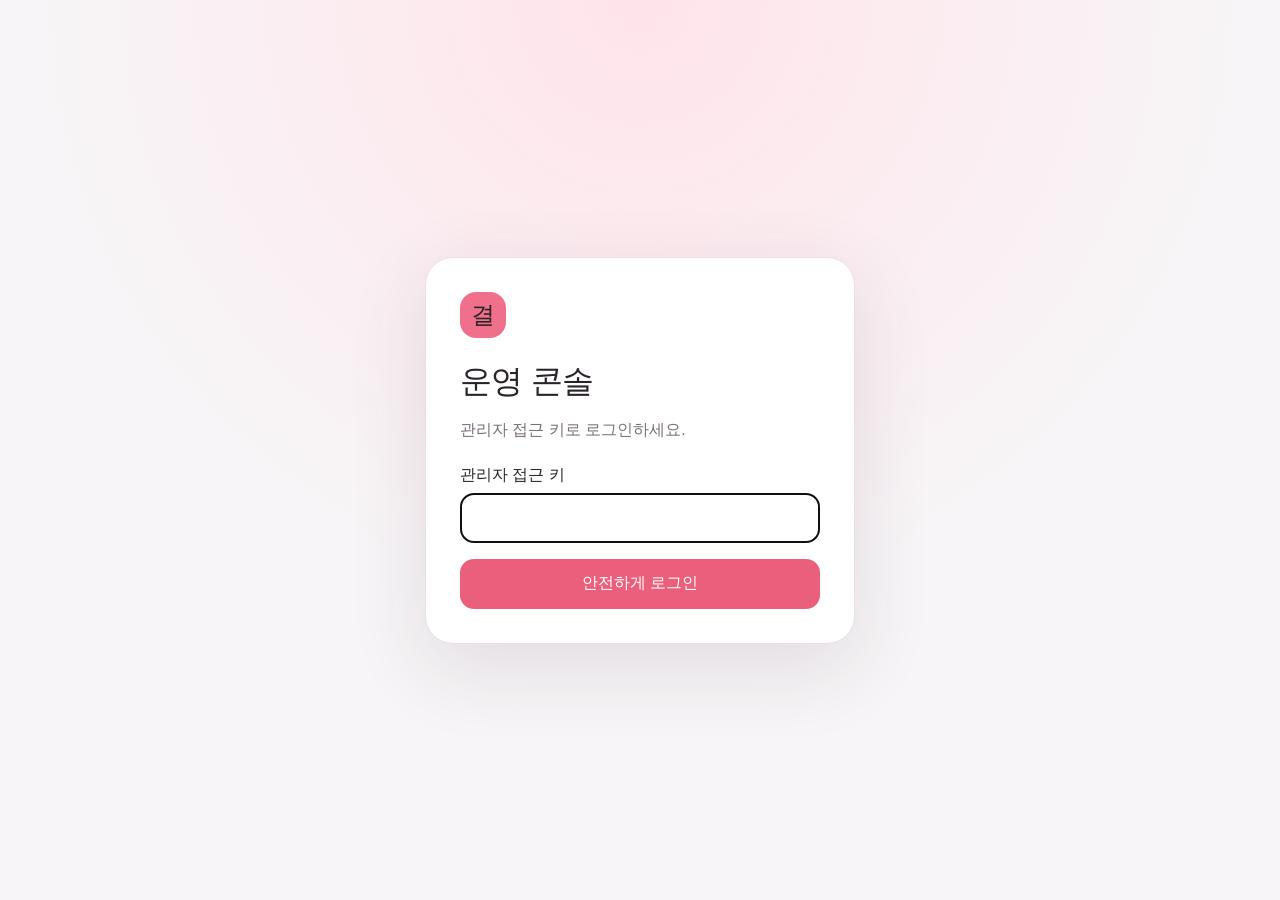
==== admin/index.html @ b342bdf2 "Deploy GYEOL WEB from source 94a5bcad4ed86174691ebb5a9c90a58397387c99" ====
<!doctype html>
<html lang="ko">
<head><meta charset="UTF-8"><meta name="viewport" content="width=device-width,initial-scale=1.0"><title>결 관리자</title>  <script type="module" crossorigin src="/admin/assets/index-CPBxQ-AH.js"></script>
  <link rel="stylesheet" crossorigin href="/admin/assets/index-CGmaEFWW.css">
</head>
<body><div id="root"></div></body>
</html>
---- admin/assets/index-CGmaEFWW.css ----
:root{font-family:Pretendard,-apple-system,BlinkMacSystemFont,Segoe UI,sans-serif;color:#29242a;background:#f7f5f7;font-synthesis:none}*{box-sizing:border-box}body{margin:0}button,input{font:inherit}button{cursor:pointer}.shell{display:grid;grid-template-columns:248px minmax(0,1fr);min-height:100vh}aside{position:sticky;top:0;height:100vh;background:#221d23;color:#fff;padding:24px 18px;display:flex;flex-direction:column}.brand{display:flex;align-items:center;gap:12px;padding:4px 8px 28px}.brand>span,.login-mark{display:grid;place-items:center;width:46px;height:46px;border-radius:16px;background:#f06f8b;font-size:24px;font-weight:900}.brand div{display:grid}.brand small{color:#a99fa9;font-size:10px;letter-spacing:1.4px;margin-top:3px}nav{display:grid;gap:6px}nav button,.logout{border:0;background:transparent;color:#c9c0c9;border-radius:12px;padding:12px 14px;text-align:left;display:flex;gap:12px;align-items:center}nav button:hover,nav button.active{background:#3a3039;color:#fff}nav button.active{box-shadow:inset 3px 0 #f06f8b}.logout{margin-top:auto;border:1px solid #4c414b}main{padding:34px;min-width:0}header{display:flex;justify-content:space-between;align-items:center;margin-bottom:26px}.eyebrow{color:#8c818c;margin:0 0 5px;font-size:13px}h1,h2{margin:0;letter-spacing:-.6px}header h1{font-size:30px}.refresh,.search button,.actions button,.row-actions button,.photo-card button{border:1px solid #ded7df;background:#fff;border-radius:11px;min-height:40px;padding:0 14px}.primary{background:#e95f7c!important;color:#fff!important;border-color:#e95f7c!important}.alert{display:flex;justify-content:space-between;align-items:center;background:#fff0f2;color:#9e2440;border:1px solid #ffc7d2;padding:13px 16px;border-radius:13px;margin-bottom:18px}.alert button{border:0;background:transparent;font-size:20px}.metrics{display:grid;grid-template-columns:repeat(4,minmax(0,1fr));gap:14px}.metrics button{background:#fff;border:1px solid #e9e3e9;border-radius:20px;padding:20px;text-align:left;min-height:150px}.metrics span,.metrics small{display:block;color:#7d727d}.metrics strong{display:block;font-size:34px;margin:14px 0}.panel{margin-top:18px;background:linear-gradient(135deg,#fff,#fff4f6);border:1px solid #eadfe3;border-radius:22px;padding:26px;display:flex;justify-content:space-between;gap:40px}.panel p:last-child{max-width:560px;line-height:1.65;color:#665e66}.search{display:flex;gap:8px;margin-bottom:18px}.search input{width:min(420px,100%);min-height:44px;border:1px solid #dcd5dc;border-radius:12px;padding:0 14px;background:#fff}.loading,.empty{min-height:360px;display:grid;place-content:center;text-align:center;color:#887e88;background:#fff;border:1px solid #e9e3e9;border-radius:20px}.empty strong{color:#3d363d;font-size:18px}.empty span{margin-top:8px}.photo-grid{display:grid;grid-template-columns:repeat(4,minmax(0,1fr));gap:16px}.photo-card{background:#fff;border:1px solid #e8e1e8;border-radius:18px;padding:12px;overflow:hidden}.photo-card img{width:100%;aspect-ratio:3/4;object-fit:cover;border-radius:12px;background:#eee}.photo-card>div:not(.actions){display:flex;justify-content:space-between;margin-top:12px}.photo-card p{min-height:42px;color:#7b717b;font-size:13px}.actions,.row-actions{display:flex;gap:7px}.actions button{flex:1}.table-wrap{background:#fff;border:1px solid #e8e2e8;border-radius:18px;overflow:auto}table{width:100%;border-collapse:collapse;min-width:850px}th,td{text-align:left;padding:14px 15px;border-bottom:1px solid #eee9ee;vertical-align:middle}th{font-size:12px;color:#7b727b;background:#fbfafb}td{font-size:14px}.status{display:inline-block;padding:4px 8px;border-radius:999px;background:#eee;font-size:11px;font-weight:800}.status-active,.status-resolved,.status-verified{background:#e4f7ed;color:#187443}.status-open,.status-pending,.status-review{background:#fff2d5;color:#8b5c00}.status-suspended,.status-rejected{background:#ffe3e8;color:#a92b48}.truncate{display:block;max-width:260px;white-space:nowrap;overflow:hidden;text-overflow:ellipsis}.muted{color:#aaa}code{font-size:11px;display:block;max-width:300px;white-space:nowrap;overflow:hidden;text-overflow:ellipsis}.login-page{min-height:100vh;display:grid;place-items:center;background:radial-gradient(circle at top,#ffe4ea,#f7f5f7 55%);padding:20px}.login-card{width:min(430px,100%);background:#fff;border:1px solid #eadfe4;border-radius:28px;padding:34px;box-shadow:0 24px 80px #4b2b361f}.login-card h1{margin-top:22px}.login-card>p{color:#796f79}.login-card label{display:grid;gap:7px;margin:24px 0 16px;font-weight:700}.login-card input{min-height:50px;border:1px solid #dcd4dc;border-radius:13px;padding:0 14px}.login-card>button{width:100%;min-height:50px;border:0;border-radius:14px;font-weight:800}@media(max-width:1100px){.metrics,.photo-grid{grid-template-columns:repeat(2,1fr)}}@media(max-width:760px){.shell{grid-template-columns:1fr}aside{position:static;height:auto;padding:14px}.brand{padding-bottom:12px}nav{display:flex;overflow:auto}nav button{white-space:nowrap}.logout{display:none}main{padding:20px}.panel{display:block}.photo-grid{grid-template-columns:1fr}.metrics{grid-template-columns:1fr 1fr}}.modal-backdrop{position:fixed;top:0;right:0;bottom:0;left:0;z-index:50;background:#1812188f;display:grid;place-items:center;padding:24px}.conversation{width:min(680px,100%);max-height:min(760px,90vh);background:#fff;border-radius:24px;box-shadow:0 30px 90px #140a1247;display:flex;flex-direction:column;overflow:hidden}.conversation-head{padding:22px 24px 18px;border-bottom:1px solid #eee7ed;display:flex;justify-content:space-between;align-items:flex-start}.conversation-head button{border:0;background:#f5f1f4;border-radius:99px;width:38px;height:38px;font-size:23px}.message-list{padding:20px;overflow:auto;display:grid;gap:12px}.message{max-width:82%;padding:13px 15px;border-radius:18px;background:#f4f0f4}.message-admin{justify-self:end;background:#ffe7ed}.message strong{font-size:12px}.message p{margin:5px 0 8px;white-space:pre-wrap;line-height:1.5}.message time{font-size:10px;color:#887e88}.empty.compact{min-height:180px;border:0}.cell-sub{display:block;color:#8a8088;font-size:11px;margin-top:3px}.preview-button{border-color:#f0a0b2!important;color:#b82d50!important;background:#fff7f9!important;font-weight:800}.preview-backdrop{place-items:stretch;padding:18px}.preview-dialog{background:#f8f6f8;border-radius:26px;box-shadow:0 30px 100px #140a1259;display:flex;flex-direction:column;overflow:hidden}.preview-head{display:flex;justify-content:space-between;align-items:center;padding:20px 24px;background:#fff;border-bottom:1px solid #e9e2e8}.preview-layout{display:grid;grid-template-columns:minmax(280px,360px) minmax(420px,1fr);grid-template-rows:auto 1fr;gap:18px;padding:18px;overflow:auto}.preview-notice{background:#2b242b;color:#fff;border-radius:20px;padding:20px;display:grid;gap:8px;align-content:start}.preview-notice span{color:#d0c8cf;line-height:1.55}.preview-notice small{color:#ffb3c3}.preview-alert{grid-column:1;margin:0}.phone-frame{grid-row:1/span 2;grid-column:2;width:min(520px,100%);justify-self:center;background:#fff;border:10px solid #2d272d;border-radius:42px;box-shadow:0 28px 70px #23171f2e;overflow:hidden;min-height:720px;display:flex;flex-direction:column}.phone-top{display:flex;align-items:center;gap:12px;padding:20px 18px 14px;background:linear-gradient(135deg,#ffe5eb,#fff)}.phone-top>span{display:grid;place-items:center;width:42px;height:42px;border-radius:15px;background:#e95f7c;color:#fff;font-weight:900;font-size:21px}.phone-top div{display:grid;flex:1}.phone-top small{color:#7d737c}.phone-top i{font-style:normal;font-size:11px;font-weight:800;background:#2d272d;color:#fff;padding:6px 9px;border-radius:99px}.phone-tabs{display:grid;grid-template-columns:repeat(5,1fr);border-bottom:1px solid #eee7ed}.phone-tabs button{border:0;background:#fff;padding:13px 4px;color:#817780;font-size:12px}.phone-tabs button.active{color:#d94367;font-weight:900;border-bottom:3px solid #e95f7c}.phone-content{flex:1;overflow:auto;background:#fbf9fb;padding:14px}.preview-home{display:grid;gap:14px}.profile-hero{background:#fff;border:1px solid #eee7ed;border-radius:22px;padding:14px;display:flex;gap:14px}.profile-hero img,.avatar-fallback{width:112px;height:144px;object-fit:cover;border-radius:18px;background:#f1e8ed}.avatar-fallback{display:grid;place-items:center;font-size:38px;font-weight:900;color:#c54a69}.profile-hero div:last-child{display:flex;flex-direction:column;align-items:flex-start}.profile-hero strong{font-size:21px}.profile-hero span{font-size:12px;color:#817780;margin:4px 0 10px}.profile-hero p{line-height:1.5;margin:0}.mini-metrics{display:grid;grid-template-columns:repeat(4,1fr);gap:8px}.mini-metrics div{background:#fff;border:1px solid #eee7ed;border-radius:16px;padding:13px 8px;text-align:center}.mini-metrics strong,.mini-metrics span{display:block}.mini-metrics strong{font-size:20px}.mini-metrics span{font-size:10px;color:#857b84;margin-top:4px}.preview-section{background:linear-gradient(135deg,#fff0f4,#fff);border:1px solid #f0d7df;border-radius:18px;padding:18px}.preview-section h3,.preview-section p{margin:0}.preview-section p{margin-top:8px;line-height:1.55;color:#6f666e}.preview-cards{display:grid;gap:10px}.preview-cards h3{margin:2px 0 4px}.preview-cards article{background:#fff;border:1px solid #eee7ed;border-radius:18px;overflow:hidden;display:flex}.preview-cards article>img{width:112px;height:138px;object-fit:cover}.preview-cards article>div{padding:14px;display:grid;gap:5px;align-content:center}.preview-cards article p{margin:3px 0;line-height:1.45}.preview-cards article span{font-size:11px;color:#817780}.preview-empty{background:#fff;border:1px dashed #d9cfd7;border-radius:18px;padding:40px 16px;text-align:center;color:#827881}@media(max-width:900px){.preview-layout{grid-template-columns:1fr}.preview-notice,.preview-alert,.phone-frame{grid-column:1;grid-row:auto}.phone-frame{min-height:640px}.preview-head{align-items:flex-start;gap:16px}.preview-head .row-actions{flex-wrap:wrap}}@media(max-width:560px){.preview-backdrop{padding:0}.preview-dialog{border-radius:0}.preview-layout{padding:8px}.phone-frame{border-width:5px;border-radius:28px}.phone-tabs button{font-size:10px}.mini-metrics{grid-template-columns:1fr 1fr}}.members-toolbar{display:flex;justify-content:space-between;align-items:flex-start;gap:12px}.create-operational{min-height:44px;border:0;border-radius:12px;padding:0 16px}.header-actions{display:flex;gap:9px;align-items:center}.member-name{display:flex;align-items:center;gap:8px;white-space:nowrap}.operational-badge{display:inline-flex;padding:4px 7px;border-radius:99px;background:#2f2830;color:#fff;font-size:10px;font-weight:800}.operational-action{border-color:#8c77d5!important;color:#5940a7!important;background:#f6f2ff!important;font-weight:800}.form-dialog{width:min(800px,100%);max-height:min(880px,94vh);overflow:auto;background:#fff;border-radius:26px;box-shadow:0 30px 90px #140a1247;padding:26px}.form-head{display:flex;justify-content:space-between;gap:20px;align-items:flex-start}.form-head button{width:40px;height:40px;border:0;border-radius:50%;font-size:22px}.form-description{color:#716771;line-height:1.6;margin:14px 0 20px;padding:14px 16px;background:#fff5f7;border:1px solid #f3dfe5;border-radius:15px}.form-grid{display:grid;grid-template-columns:1fr 1fr;gap:15px}.form-field{display:grid;gap:7px;font-size:13px;font-weight:800}.form-field:nth-last-child(-n+2){grid-column:1/-1}.form-field input,.form-field select,.form-field textarea{width:100%;border:1px solid #dcd4dc;border-radius:12px;padding:11px 12px;font:inherit;font-weight:400;background:#fff;resize:vertical}.form-actions{display:flex;justify-content:flex-end;gap:9px;margin-top:22px}.form-actions button{min-height:44px;padding:0 18px;border:1px solid #ddd5dd;border-radius:12px;background:#fff}.compact-action{margin-top:8px!important;min-height:34px!important;border:1px solid #ded7df!important;border-radius:10px!important;padding:0 11px!important;width:max-content}.user-chat{height:100%;min-height:590px;display:flex;flex-direction:column;background:#fff;border-radius:18px;overflow:hidden}.user-chat-head{display:flex;gap:12px;align-items:center;padding:12px;border-bottom:1px solid #eee7ed}.user-chat-head>div{display:grid}.user-chat-head small{color:#817780}.chat-back{border:0;background:#f5f1f4;border-radius:10px;padding:9px 10px}.user-chat-list{flex:1;overflow:auto;padding:14px;display:flex;flex-direction:column;gap:9px;background:#faf8fa}.user-chat-message{max-width:80%;padding:10px 12px;border-radius:16px;background:#eee9ee}.user-chat-message.own{align-self:flex-end;background:#ffe1e8}.user-chat-message.other{align-self:flex-start}.user-chat-message p{margin:0;white-space:pre-wrap;line-height:1.45}.user-chat-message time{display:block;font-size:9px;color:#827881;margin-top:4px}.user-chat-compose{display:grid;grid-template-columns:1fr auto;gap:8px;padding:10px;border-top:1px solid #eee7ed}.user-chat-compose textarea{border:1px solid #dcd4dc;border-radius:12px;padding:9px;resize:none}.user-chat-compose button{border:0;border-radius:12px;padding:0 15px}.read-only-note{padding:12px;background:#fff6dd;color:#775b10;font-size:12px;text-align:center}@media(max-width:760px){.members-toolbar{display:block}.members-toolbar .search{margin-bottom:10px}.form-grid{grid-template-columns:1fr}.form-field:nth-last-child(-n+2){grid-column:auto}.form-dialog{border-radius:0;max-height:100vh;height:100vh}.user-chat{min-height:520px}}.photo-upload-field small{color:#837982;font-weight:500}.photo-upload-preview{width:100%;max-height:220px;object-fit:cover;border-radius:14px;border:1px solid #eadfe5;background:#f3eef1}.connection-dialog{width:min(720px,100%)}.member-picker{display:grid;gap:8px;max-height:330px;overflow:auto;margin:14px 0;padding:4px}.member-picker>button{display:grid;grid-template-columns:auto 1fr auto;align-items:center;gap:12px;width:100%;text-align:left;border:1px solid #e4dde3;background:#fff;border-radius:15px;padding:11px 13px}.member-picker>button:hover,.member-picker>button.selected{border-color:#e95f7c;background:#fff5f7;box-shadow:0 0 0 2px #e95f7c14}.member-picker>button>span:nth-child(2){display:grid;gap:3px}.member-picker>button small{color:#80767f}.member-picker>button i{font-style:normal;font-size:11px;color:#766b75;background:#f4f0f3;padding:5px 7px;border-radius:99px}.picker-avatar{display:grid;place-items:center;width:42px;height:42px;border-radius:14px;background:#ffe1e8;color:#b83254;font-weight:900}.member-picker .empty{min-height:160px}.form-field input[type=file]{padding:8px}.form-field input:disabled{background:#f3f0f2;color:#9a9198}
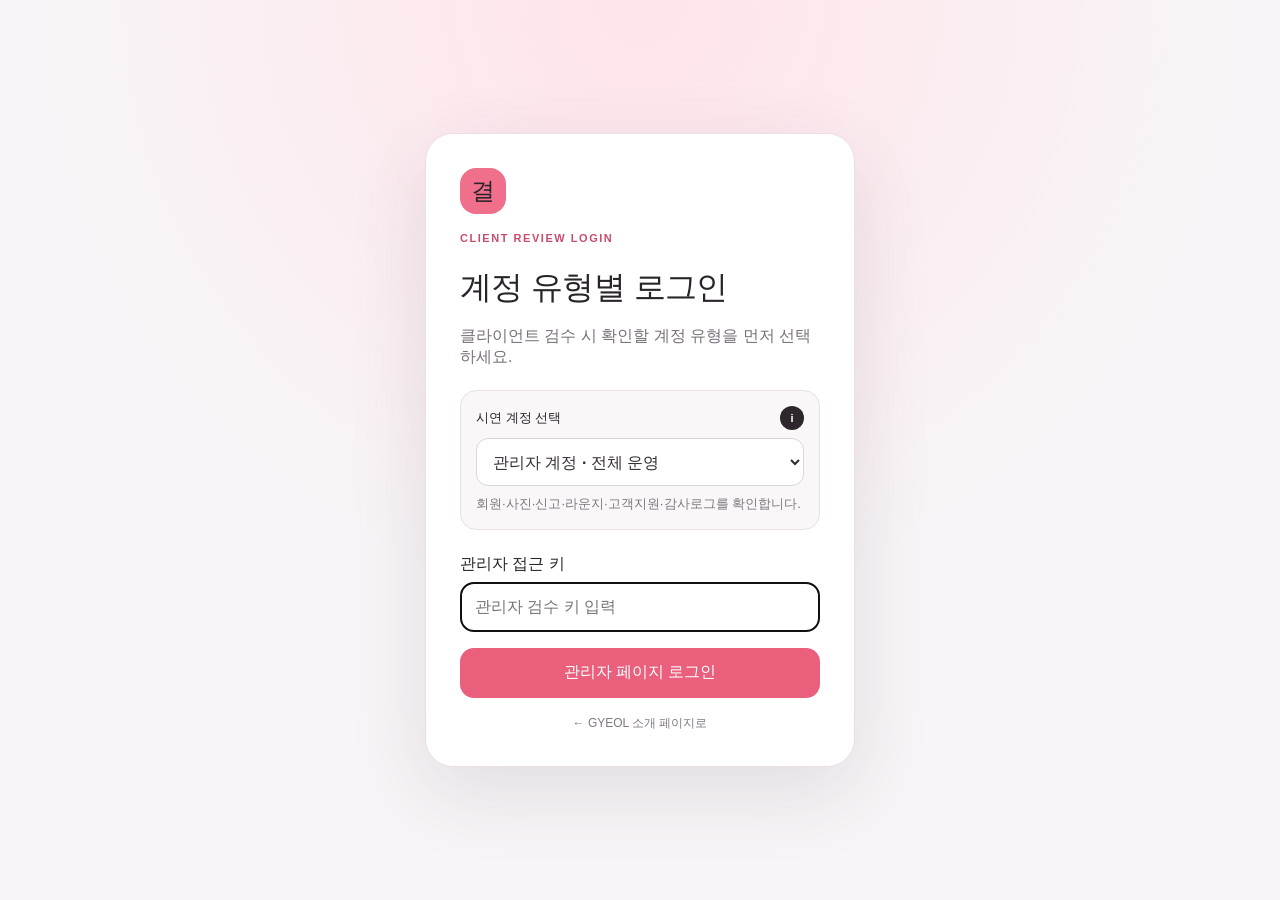
==== commit 9e7b36a3: "Deploy GYEOL WEB 1.0.24" ====
--- a/admin/index.html
+++ b/admin/index.html
@@ -1,7 +1,7 @@
 <!doctype html>
 <html lang="ko">
-<head><meta charset="UTF-8"><meta name="viewport" content="width=device-width,initial-scale=1.0"><title>결 관리자</title>  <script type="module" crossorigin src="/admin/assets/index-CPBxQ-AH.js"></script>
-  <link rel="stylesheet" crossorigin href="/admin/assets/index-CGmaEFWW.css">
+<head><meta charset="UTF-8"><meta name="viewport" content="width=device-width,initial-scale=1.0"><title>결 관리자</title>  <script type="module" crossorigin src="/admin/assets/index-BRVTZNhm.js"></script>
+  <link rel="stylesheet" crossorigin href="/admin/assets/index-B0zHORrb.css">
 </head>
 <body><div id="root"></div></body>
 </html>
--- a/admin/assets/index-B0zHORrb.css
+++ b/admin/assets/index-B0zHORrb.css
@@ -0,0 +1 @@
+:root{font-family:Pretendard,-apple-system,BlinkMacSystemFont,Segoe UI,sans-serif;color:#29242a;background:#f7f5f7;font-synthesis:none}*{box-sizing:border-box}body{margin:0}button,input{font:inherit}button{cursor:pointer}.shell{display:grid;grid-template-columns:248px minmax(0,1fr);min-height:100vh}aside{position:sticky;top:0;height:100vh;background:#221d23;color:#fff;padding:24px 18px;display:flex;flex-direction:column}.brand{display:flex;align-items:center;gap:12px;padding:4px 8px 28px}.brand>span,.login-mark{display:grid;place-items:center;width:46px;height:46px;border-radius:16px;background:#f06f8b;font-size:24px;font-weight:900}.brand div{display:grid}.brand small{color:#a99fa9;font-size:10px;letter-spacing:1.4px;margin-top:3px}nav{display:grid;gap:6px}nav button,.logout{border:0;background:transparent;color:#c9c0c9;border-radius:12px;padding:12px 14px;text-align:left;display:flex;gap:12px;align-items:center}nav button:hover,nav button.active{background:#3a3039;color:#fff}nav button.active{box-shadow:inset 3px 0 #f06f8b}.logout{margin-top:auto;border:1px solid #4c414b}main{padding:34px;min-width:0}header{display:flex;justify-content:space-between;align-items:center;margin-bottom:26px}.eyebrow{color:#8c818c;margin:0 0 5px;font-size:13px}h1,h2{margin:0;letter-spacing:-.6px}header h1{font-size:30px}.refresh,.search button,.actions button,.row-actions button,.photo-card button{border:1px solid #ded7df;background:#fff;border-radius:11px;min-height:40px;padding:0 14px}.primary{background:#e95f7c!important;color:#fff!important;border-color:#e95f7c!important}.alert{display:flex;justify-content:space-between;align-items:center;background:#fff0f2;color:#9e2440;border:1px solid #ffc7d2;padding:13px 16px;border-radius:13px;margin-bottom:18px}.alert button{border:0;background:transparent;font-size:20px}.metrics{display:grid;grid-template-columns:repeat(4,minmax(0,1fr));gap:14px}.metrics button{background:#fff;border:1px solid #e9e3e9;border-radius:20px;padding:20px;text-align:left;min-height:150px}.metrics span,.metrics small{display:block;color:#7d727d}.metrics strong{display:block;font-size:34px;margin:14px 0}.panel{margin-top:18px;background:linear-gradient(135deg,#fff,#fff4f6);border:1px solid #eadfe3;border-radius:22px;padding:26px;display:flex;justify-content:space-between;gap:40px}.panel p:last-child{max-width:560px;line-height:1.65;color:#665e66}.search{display:flex;gap:8px;margin-bottom:18px}.search input{width:min(420px,100%);min-height:44px;border:1px solid #dcd5dc;border-radius:12px;padding:0 14px;background:#fff}.loading,.empty{min-height:360px;display:grid;place-content:center;text-align:center;color:#887e88;background:#fff;border:1px solid #e9e3e9;border-radius:20px}.empty strong{color:#3d363d;font-size:18px}.empty span{margin-top:8px}.photo-grid{display:grid;grid-template-columns:repeat(4,minmax(0,1fr));gap:16px}.photo-card{background:#fff;border:1px solid #e8e1e8;border-radius:18px;padding:12px;overflow:hidden}.photo-card img{width:100%;aspect-ratio:3/4;object-fit:cover;border-radius:12px;background:#eee}.photo-card>div:not(.actions){display:flex;justify-content:space-between;margin-top:12px}.photo-card p{min-height:42px;color:#7b717b;font-size:13px}.actions,.row-actions{display:flex;gap:7px}.actions button{flex:1}.table-wrap{background:#fff;border:1px solid #e8e2e8;border-radius:18px;overflow:auto}table{width:100%;border-collapse:collapse;min-width:850px}th,td{text-align:left;padding:14px 15px;border-bottom:1px solid #eee9ee;vertical-align:middle}th{font-size:12px;color:#7b727b;background:#fbfafb}td{font-size:14px}.status{display:inline-block;padding:4px 8px;border-radius:999px;background:#eee;font-size:11px;font-weight:800}.status-active,.status-resolved,.status-verified{background:#e4f7ed;color:#187443}.status-open,.status-pending,.status-review{background:#fff2d5;color:#8b5c00}.status-suspended,.status-rejected{background:#ffe3e8;color:#a92b48}.truncate{display:block;max-width:260px;white-space:nowrap;overflow:hidden;text-overflow:ellipsis}.muted{color:#aaa}code{font-size:11px;display:block;max-width:300px;white-space:nowrap;overflow:hidden;text-overflow:ellipsis}.login-page{min-height:100vh;display:grid;place-items:center;background:radial-gradient(circle at top,#ffe4ea,#f7f5f7 55%);padding:20px}.login-card{width:min(430px,100%);background:#fff;border:1px solid #eadfe4;border-radius:28px;padding:34px;box-shadow:0 24px 80px #4b2b361f}.login-card h1{margin-top:22px}.login-card>p{color:#796f79}.login-card label{display:grid;gap:7px;margin:24px 0 16px;font-weight:700}.login-card input{min-height:50px;border:1px solid #dcd4dc;border-radius:13px;padding:0 14px}.login-card>button{width:100%;min-height:50px;border:0;border-radius:14px;font-weight:800}@media(max-width:1100px){.metrics,.photo-grid{grid-template-columns:repeat(2,1fr)}}@media(max-width:760px){.shell{grid-template-columns:1fr}aside{position:static;height:auto;padding:14px}.brand{padding-bottom:12px}nav{display:flex;overflow:auto}nav button{white-space:nowrap}.logout{display:none}main{padding:20px}.panel{display:block}.photo-grid{grid-template-columns:1fr}.metrics{grid-template-columns:1fr 1fr}}.modal-backdrop{position:fixed;top:0;right:0;bottom:0;left:0;z-index:50;background:#1812188f;display:grid;place-items:center;padding:24px}.conversation{width:min(680px,100%);max-height:min(760px,90vh);background:#fff;border-radius:24px;box-shadow:0 30px 90px #140a1247;display:flex;flex-direction:column;overflow:hidden}.conversation-head{padding:22px 24px 18px;border-bottom:1px solid #eee7ed;display:flex;justify-content:space-between;align-items:flex-start}.conversation-head button{border:0;background:#f5f1f4;border-radius:99px;width:38px;height:38px;font-size:23px}.message-list{padding:20px;overflow:auto;display:grid;gap:12px}.message{max-width:82%;padding:13px 15px;border-radius:18px;background:#f4f0f4}.message-admin{justify-self:end;background:#ffe7ed}.message strong{font-size:12px}.message p{margin:5px 0 8px;white-space:pre-wrap;line-height:1.5}.message time{font-size:10px;color:#887e88}.empty.compact{min-height:180px;border:0}.cell-sub{display:block;color:#8a8088;font-size:11px;margin-top:3px}.preview-button{border-color:#f0a0b2!important;color:#b82d50!important;background:#fff7f9!important;font-weight:800}.preview-backdrop{place-items:stretch;padding:18px}.preview-dialog{background:#f8f6f8;border-radius:26px;box-shadow:0 30px 100px #140a1259;display:flex;flex-direction:column;overflow:hidden}.preview-head{display:flex;justify-content:space-between;align-items:center;padding:20px 24px;background:#fff;border-bottom:1px solid #e9e2e8}.preview-layout{display:grid;grid-template-columns:minmax(280px,360px) minmax(420px,1fr);grid-template-rows:auto 1fr;gap:18px;padding:18px;overflow:auto}.preview-notice{background:#2b242b;color:#fff;border-radius:20px;padding:20px;display:grid;gap:8px;align-content:start}.preview-notice span{color:#d0c8cf;line-height:1.55}.preview-notice small{color:#ffb3c3}.preview-alert{grid-column:1;margin:0}.phone-frame{grid-row:1/span 2;grid-column:2;width:min(520px,100%);justify-self:center;background:#fff;border:10px solid #2d272d;border-radius:42px;box-shadow:0 28px 70px #23171f2e;overflow:hidden;min-height:720px;display:flex;flex-direction:column}.phone-top{display:flex;align-items:center;gap:12px;padding:20px 18px 14px;background:linear-gradient(135deg,#ffe5eb,#fff)}.phone-top>span{display:grid;place-items:center;width:42px;height:42px;border-radius:15px;background:#e95f7c;color:#fff;font-weight:900;font-size:21px}.phone-top div{display:grid;flex:1}.phone-top small{color:#7d737c}.phone-top i{font-style:normal;font-size:11px;font-weight:800;background:#2d272d;color:#fff;padding:6px 9px;border-radius:99px}.phone-tabs{display:grid;grid-template-columns:repeat(5,1fr);border-bottom:1px solid #eee7ed}.phone-tabs button{border:0;background:#fff;padding:13px 4px;color:#817780;font-size:12px}.phone-tabs button.active{color:#d94367;font-weight:900;border-bottom:3px solid #e95f7c}.phone-content{flex:1;overflow:auto;background:#fbf9fb;padding:14px}.preview-home{display:grid;gap:14px}.profile-hero{background:#fff;border:1px solid #eee7ed;border-radius:22px;padding:14px;display:flex;gap:14px}.profile-hero img,.avatar-fallback{width:112px;height:144px;object-fit:cover;border-radius:18px;background:#f1e8ed}.avatar-fallback{display:grid;place-items:center;font-size:38px;font-weight:900;color:#c54a69}.profile-hero div:last-child{display:flex;flex-direction:column;align-items:flex-start}.profile-hero strong{font-size:21px}.profile-hero span{font-size:12px;color:#817780;margin:4px 0 10px}.profile-hero p{line-height:1.5;margin:0}.mini-metrics{display:grid;grid-template-columns:repeat(4,1fr);gap:8px}.mini-metrics div{background:#fff;border:1px solid #eee7ed;border-radius:16px;padding:13px 8px;text-align:center}.mini-metrics strong,.mini-metrics span{display:block}.mini-metrics strong{font-size:20px}.mini-metrics span{font-size:10px;color:#857b84;margin-top:4px}.preview-section{background:linear-gradient(135deg,#fff0f4,#fff);border:1px solid #f0d7df;border-radius:18px;padding:18px}.preview-section h3,.preview-section p{margin:0}.preview-section p{margin-top:8px;line-height:1.55;color:#6f666e}.preview-cards{display:grid;gap:10px}.preview-cards h3{margin:2px 0 4px}.preview-cards article{background:#fff;border:1px solid #eee7ed;border-radius:18px;overflow:hidden;display:flex}.preview-cards article>img{width:112px;height:138px;object-fit:cover}.preview-cards article>div{padding:14px;display:grid;gap:5px;align-content:center}.preview-cards article p{margin:3px 0;line-height:1.45}.preview-cards article span{font-size:11px;color:#817780}.preview-empty{background:#fff;border:1px dashed #d9cfd7;border-radius:18px;padding:40px 16px;text-align:center;color:#827881}@media(max-width:900px){.preview-layout{grid-template-columns:1fr}.preview-notice,.preview-alert,.phone-frame{grid-column:1;grid-row:auto}.phone-frame{min-height:640px}.preview-head{align-items:flex-start;gap:16px}.preview-head .row-actions{flex-wrap:wrap}}@media(max-width:560px){.preview-backdrop{padding:0}.preview-dialog{border-radius:0}.preview-layout{padding:8px}.phone-frame{border-width:5px;border-radius:28px}.phone-tabs button{font-size:10px}.mini-metrics{grid-template-columns:1fr 1fr}}.members-toolbar{display:flex;justify-content:space-between;align-items:flex-start;gap:12px}.create-operational{min-height:44px;border:0;border-radius:12px;padding:0 16px}.header-actions{display:flex;gap:9px;align-items:center}.member-name{display:flex;align-items:center;gap:8px;white-space:nowrap}.operational-badge{display:inline-flex;padding:4px 7px;border-radius:99px;background:#2f2830;color:#fff;font-size:10px;font-weight:800}.operational-action{border-color:#8c77d5!important;color:#5940a7!important;background:#f6f2ff!important;font-weight:800}.form-dialog{width:min(800px,100%);max-height:min(880px,94vh);overflow:auto;background:#fff;border-radius:26px;box-shadow:0 30px 90px #140a1247;padding:26px}.form-head{display:flex;justify-content:space-between;gap:20px;align-items:flex-start}.form-head button{width:40px;height:40px;border:0;border-radius:50%;font-size:22px}.form-description{color:#716771;line-height:1.6;margin:14px 0 20px;padding:14px 16px;background:#fff5f7;border:1px solid #f3dfe5;border-radius:15px}.form-grid{display:grid;grid-template-columns:1fr 1fr;gap:15px}.form-field{display:grid;gap:7px;font-size:13px;font-weight:800}.form-field:nth-last-child(-n+2){grid-column:1/-1}.form-field input,.form-field select,.form-field textarea{width:100%;border:1px solid #dcd4dc;border-radius:12px;padding:11px 12px;font:inherit;font-weight:400;background:#fff;resize:vertical}.form-actions{display:flex;justify-content:flex-end;gap:9px;margin-top:22px}.form-actions button{min-height:44px;padding:0 18px;border:1px solid #ddd5dd;border-radius:12px;background:#fff}.compact-action{margin-top:8px!important;min-height:34px!important;border:1px solid #ded7df!important;border-radius:10px!important;padding:0 11px!important;width:max-content}.user-chat{height:100%;min-height:590px;display:flex;flex-direction:column;background:#fff;border-radius:18px;overflow:hidden}.user-chat-head{display:flex;gap:12px;align-items:center;padding:12px;border-bottom:1px solid #eee7ed}.user-chat-head>div{display:grid}.user-chat-head small{color:#817780}.chat-back{border:0;background:#f5f1f4;border-radius:10px;padding:9px 10px}.user-chat-list{flex:1;overflow:auto;padding:14px;display:flex;flex-direction:column;gap:9px;background:#faf8fa}.user-chat-message{max-width:80%;padding:10px 12px;border-radius:16px;background:#eee9ee}.user-chat-message.own{align-self:flex-end;background:#ffe1e8}.user-chat-message.other{align-self:flex-start}.user-chat-message p{margin:0;white-space:pre-wrap;line-height:1.45}.user-chat-message time{display:block;font-size:9px;color:#827881;margin-top:4px}.user-chat-compose{display:grid;grid-template-columns:1fr auto;gap:8px;padding:10px;border-top:1px solid #eee7ed}.user-chat-compose textarea{border:1px solid #dcd4dc;border-radius:12px;padding:9px;resize:none}.user-chat-compose button{border:0;border-radius:12px;padding:0 15px}.read-only-note{padding:12px;background:#fff6dd;color:#775b10;font-size:12px;text-align:center}@media(max-width:760px){.members-toolbar{display:block}.members-toolbar .search{margin-bottom:10px}.form-grid{grid-template-columns:1fr}.form-field:nth-last-child(-n+2){grid-column:auto}.form-dialog{border-radius:0;max-height:100vh;height:100vh}.user-chat{min-height:520px}}.photo-upload-field small{color:#837982;font-weight:500}.photo-upload-preview{width:100%;max-height:220px;object-fit:cover;border-radius:14px;border:1px solid #eadfe5;background:#f3eef1}.connection-dialog{width:min(720px,100%)}.member-picker{display:grid;gap:8px;max-height:330px;overflow:auto;margin:14px 0;padding:4px}.member-picker>button{display:grid;grid-template-columns:auto 1fr auto;align-items:center;gap:12px;width:100%;text-align:left;border:1px solid #e4dde3;background:#fff;border-radius:15px;padding:11px 13px}.member-picker>button:hover,.member-picker>button.selected{border-color:#e95f7c;background:#fff5f7;box-shadow:0 0 0 2px #e95f7c14}.member-picker>button>span:nth-child(2){display:grid;gap:3px}.member-picker>button small{color:#80767f}.member-picker>button i{font-style:normal;font-size:11px;color:#766b75;background:#f4f0f3;padding:5px 7px;border-radius:99px}.picker-avatar{display:grid;place-items:center;width:42px;height:42px;border-radius:14px;background:#ffe1e8;color:#b83254;font-weight:900}.member-picker .empty{min-height:160px}.form-field input[type=file]{padding:8px}.form-field input:disabled{background:#f3f0f2;color:#9a9198}.login-eyebrow{margin:18px 0 5px!important;color:#c84d6c!important;font-size:11px;font-weight:900;letter-spacing:.14em}.demo-account-box{margin:22px 0 10px;padding:15px;border:1px solid #eadfe4;border-radius:16px;background:#faf7f9}.demo-account-head{display:flex;align-items:center;justify-content:space-between;margin-bottom:8px}.demo-account-head label{margin:0!important;font-size:13px}.account-info{display:grid;place-items:center;width:24px;height:24px;border-radius:50%;background:#2d272d;color:#fff;font-size:11px;font-weight:900}.demo-account-box select{width:100%;min-height:48px;border:1px solid #dcd4dc;border-radius:12px;padding:0 12px;background:#fff;font:inherit;font-weight:700;color:#332d33}.demo-account-box small{display:block;margin-top:8px;color:#807680;line-height:1.5}.review-link-loaded{display:grid;gap:3px;margin:-5px 0 14px;padding:11px 12px;border-radius:12px;background:#f0f8f3;color:#2c6440}.review-link-loaded strong{font-size:12px}.review-link-loaded span{font-size:11px}.user-review-entry{display:grid;gap:8px;margin:18px 0 6px;padding:18px;border-radius:16px;background:#fff4f6;border:1px solid #f0dde2}.user-review-entry p{margin:0;color:#746a73;line-height:1.55;font-size:13px}.user-review-entry a{display:flex;align-items:center;justify-content:center;min-height:48px;border-radius:12px;background:#2d272d;color:#fff;text-decoration:none;font-weight:800}.login-home-link{display:block;margin-top:17px;text-align:center;color:#817780;text-decoration:none;font-size:12px}.login-card>button.primary{width:100%;min-height:50px;border:0;border-radius:14px;font-weight:800}
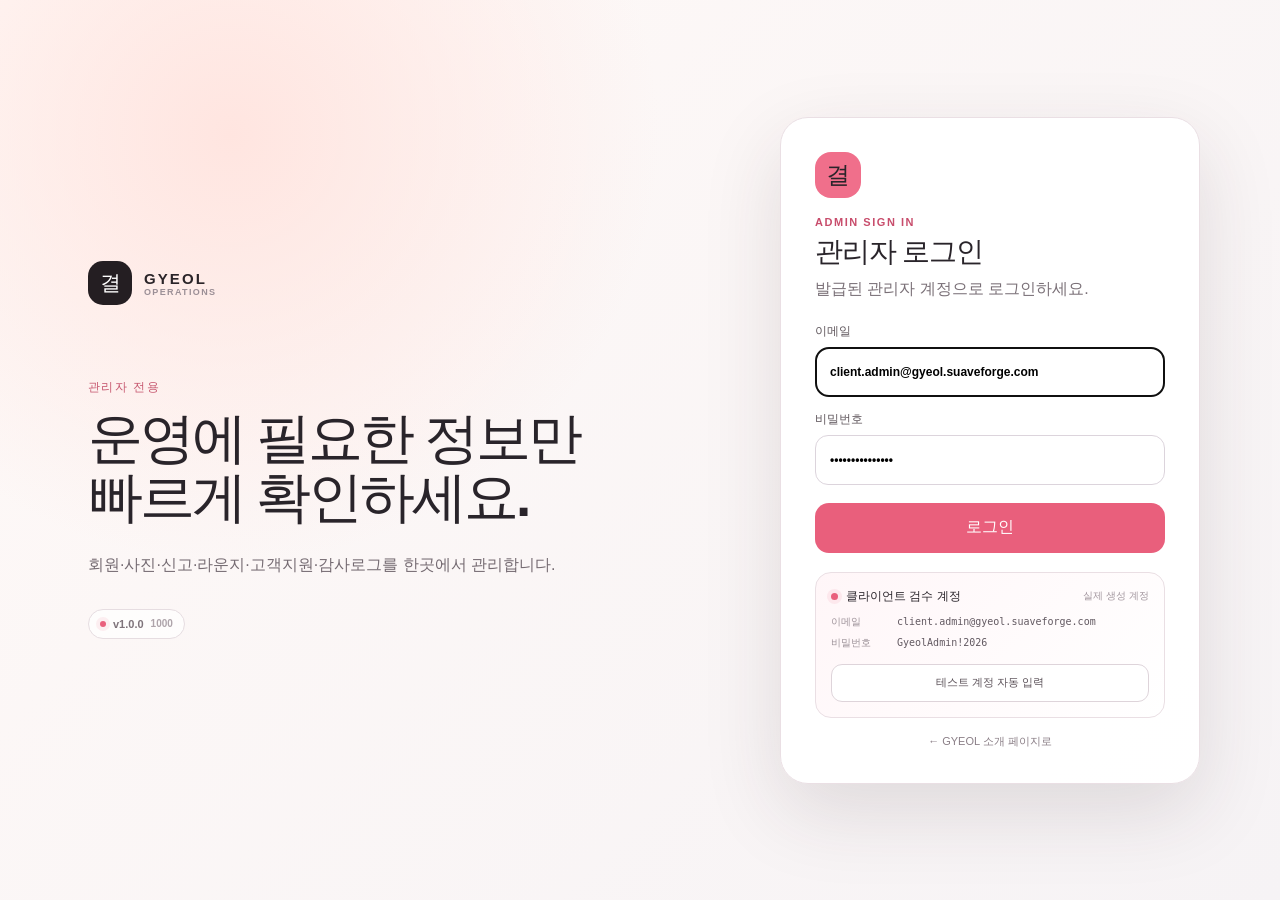
==== commit 5dbe4637: "Deploy GYEOL WEB 1.0.39" ====
--- a/admin/index.html
+++ b/admin/index.html
@@ -1,7 +1,7 @@
 <!doctype html>
 <html lang="ko">
-<head><meta charset="UTF-8"><meta name="viewport" content="width=device-width,initial-scale=1.0"><title>결 관리자</title>  <script type="module" crossorigin src="/admin/assets/index-BRVTZNhm.js"></script>
-  <link rel="stylesheet" crossorigin href="/admin/assets/index-B0zHORrb.css">
+<head><meta charset="UTF-8"><meta name="viewport" content="width=device-width,initial-scale=1.0"><title>결 관리자</title>  <script type="module" crossorigin src="/admin/assets/index-BtkOSG1R.js"></script>
+  <link rel="stylesheet" crossorigin href="/admin/assets/index-0QorHHQP.css">
 </head>
 <body><div id="root"></div></body>
 </html>
--- a/admin/assets/index-0QorHHQP.css
+++ b/admin/assets/index-0QorHHQP.css
@@ -0,0 +1 @@
+:root{font-family:Pretendard,-apple-system,BlinkMacSystemFont,Segoe UI,sans-serif;color:#29242a;background:#f7f5f7;font-synthesis:none}*{box-sizing:border-box}body{margin:0}button,input{font:inherit}button{cursor:pointer}.shell{display:grid;grid-template-columns:248px minmax(0,1fr);min-height:100vh}aside{position:sticky;top:0;height:100vh;background:#221d23;color:#fff;padding:24px 18px;display:flex;flex-direction:column}.brand{display:flex;align-items:center;gap:12px;padding:4px 8px 28px}.brand>span,.login-mark{display:grid;place-items:center;width:46px;height:46px;border-radius:16px;background:#f06f8b;font-size:24px;font-weight:900}.brand div{display:grid}.brand small{color:#a99fa9;font-size:10px;letter-spacing:1.4px;margin-top:3px}nav{display:grid;gap:6px}nav button,.logout{border:0;background:transparent;color:#c9c0c9;border-radius:12px;padding:12px 14px;text-align:left;display:flex;gap:12px;align-items:center}nav button:hover,nav button.active{background:#3a3039;color:#fff}nav button.active{box-shadow:inset 3px 0 #f06f8b}.logout{margin-top:auto;border:1px solid #4c414b}main{padding:34px;min-width:0}header{display:flex;justify-content:space-between;align-items:center;margin-bottom:26px}.eyebrow{color:#8c818c;margin:0 0 5px;font-size:13px}h1,h2{margin:0;letter-spacing:-.6px}header h1{font-size:30px}.refresh,.search button,.actions button,.row-actions button,.photo-card button{border:1px solid #ded7df;background:#fff;border-radius:11px;min-height:40px;padding:0 14px}.primary{background:#e95f7c!important;color:#fff!important;border-color:#e95f7c!important}.alert{display:flex;justify-content:space-between;align-items:center;background:#fff0f2;color:#9e2440;border:1px solid #ffc7d2;padding:13px 16px;border-radius:13px;margin-bottom:18px}.alert button{border:0;background:transparent;font-size:20px}.metrics{display:grid;grid-template-columns:repeat(4,minmax(0,1fr));gap:14px}.metrics button{background:#fff;border:1px solid #e9e3e9;border-radius:20px;padding:20px;text-align:left;min-height:150px}.metrics span,.metrics small{display:block;color:#7d727d}.metrics strong{display:block;font-size:34px;margin:14px 0}.panel{margin-top:18px;background:linear-gradient(135deg,#fff,#fff4f6);border:1px solid #eadfe3;border-radius:22px;padding:26px;display:flex;justify-content:space-between;gap:40px}.panel p:last-child{max-width:560px;line-height:1.65;color:#665e66}.search{display:flex;gap:8px;margin-bottom:18px}.search input{width:min(420px,100%);min-height:44px;border:1px solid #dcd5dc;border-radius:12px;padding:0 14px;background:#fff}.loading,.empty{min-height:360px;display:grid;place-content:center;text-align:center;color:#887e88;background:#fff;border:1px solid #e9e3e9;border-radius:20px}.empty strong{color:#3d363d;font-size:18px}.empty span{margin-top:8px}.photo-grid{display:grid;grid-template-columns:repeat(4,minmax(0,1fr));gap:16px}.photo-card{background:#fff;border:1px solid #e8e1e8;border-radius:18px;padding:12px;overflow:hidden}.photo-card img{width:100%;aspect-ratio:3/4;object-fit:cover;border-radius:12px;background:#eee}.photo-card>div:not(.actions){display:flex;justify-content:space-between;margin-top:12px}.photo-card p{min-height:42px;color:#7b717b;font-size:13px}.actions,.row-actions{display:flex;gap:7px}.actions button{flex:1}.table-wrap{background:#fff;border:1px solid #e8e2e8;border-radius:18px;overflow:auto}table{width:100%;border-collapse:collapse;min-width:850px}th,td{text-align:left;padding:14px 15px;border-bottom:1px solid #eee9ee;vertical-align:middle}th{font-size:12px;color:#7b727b;background:#fbfafb}td{font-size:14px}.status{display:inline-block;padding:4px 8px;border-radius:999px;background:#eee;font-size:11px;font-weight:800}.status-active,.status-resolved,.status-verified{background:#e4f7ed;color:#187443}.status-open,.status-pending,.status-review{background:#fff2d5;color:#8b5c00}.status-suspended,.status-rejected{background:#ffe3e8;color:#a92b48}.truncate{display:block;max-width:260px;white-space:nowrap;overflow:hidden;text-overflow:ellipsis}.muted{color:#aaa}code{font-size:11px;display:block;max-width:300px;white-space:nowrap;overflow:hidden;text-overflow:ellipsis}.login-page{min-height:100vh;display:grid;place-items:center;background:radial-gradient(circle at top,#ffe4ea,#f7f5f7 55%);padding:20px}.login-card{width:min(430px,100%);background:#fff;border:1px solid #eadfe4;border-radius:28px;padding:34px;box-shadow:0 24px 80px #4b2b361f}.login-card h1{margin-top:22px}.login-card>p{color:#796f79}.login-card label{display:grid;gap:7px;margin:24px 0 16px;font-weight:700}.login-card input{min-height:50px;border:1px solid #dcd4dc;border-radius:13px;padding:0 14px}.login-card>button{width:100%;min-height:50px;border:0;border-radius:14px;font-weight:800}@media(max-width:1100px){.metrics,.photo-grid{grid-template-columns:repeat(2,1fr)}}@media(max-width:760px){.shell{grid-template-columns:1fr}aside{position:static;height:auto;padding:14px}.brand{padding-bottom:12px}nav{display:flex;overflow:auto}nav button{white-space:nowrap}.logout{display:none}main{padding:20px}.panel{display:block}.photo-grid{grid-template-columns:1fr}.metrics{grid-template-columns:1fr 1fr}}.modal-backdrop{position:fixed;top:0;right:0;bottom:0;left:0;z-index:50;background:#1812188f;display:grid;place-items:center;padding:24px}.conversation{width:min(680px,100%);max-height:min(760px,90vh);background:#fff;border-radius:24px;box-shadow:0 30px 90px #140a1247;display:flex;flex-direction:column;overflow:hidden}.conversation-head{padding:22px 24px 18px;border-bottom:1px solid #eee7ed;display:flex;justify-content:space-between;align-items:flex-start}.conversation-head button{border:0;background:#f5f1f4;border-radius:99px;width:38px;height:38px;font-size:23px}.message-list{padding:20px;overflow:auto;display:grid;gap:12px}.message{max-width:82%;padding:13px 15px;border-radius:18px;background:#f4f0f4}.message-admin{justify-self:end;background:#ffe7ed}.message strong{font-size:12px}.message p{margin:5px 0 8px;white-space:pre-wrap;line-height:1.5}.message time{font-size:10px;color:#887e88}.empty.compact{min-height:180px;border:0}.cell-sub{display:block;color:#8a8088;font-size:11px;margin-top:3px}.preview-button{border-color:#f0a0b2!important;color:#b82d50!important;background:#fff7f9!important;font-weight:800}.preview-backdrop{place-items:stretch;padding:18px}.preview-dialog{background:#f8f6f8;border-radius:26px;box-shadow:0 30px 100px #140a1259;display:flex;flex-direction:column;overflow:hidden}.preview-head{display:flex;justify-content:space-between;align-items:center;padding:20px 24px;background:#fff;border-bottom:1px solid #e9e2e8}.preview-layout{display:grid;grid-template-columns:minmax(280px,360px) minmax(420px,1fr);grid-template-rows:auto 1fr;gap:18px;padding:18px;overflow:auto}.preview-notice{background:#2b242b;color:#fff;border-radius:20px;padding:20px;display:grid;gap:8px;align-content:start}.preview-notice span{color:#d0c8cf;line-height:1.55}.preview-notice small{color:#ffb3c3}.preview-alert{grid-column:1;margin:0}.phone-frame{grid-row:1/span 2;grid-column:2;width:min(520px,100%);justify-self:center;background:#fff;border:10px solid #2d272d;border-radius:42px;box-shadow:0 28px 70px #23171f2e;overflow:hidden;min-height:720px;display:flex;flex-direction:column}.phone-top{display:flex;align-items:center;gap:12px;padding:20px 18px 14px;background:linear-gradient(135deg,#ffe5eb,#fff)}.phone-top>span{display:grid;place-items:center;width:42px;height:42px;border-radius:15px;background:#e95f7c;color:#fff;font-weight:900;font-size:21px}.phone-top div{display:grid;flex:1}.phone-top small{color:#7d737c}.phone-top i{font-style:normal;font-size:11px;font-weight:800;background:#2d272d;color:#fff;padding:6px 9px;border-radius:99px}.phone-tabs{display:grid;grid-template-columns:repeat(5,1fr);border-bottom:1px solid #eee7ed}.phone-tabs button{border:0;background:#fff;padding:13px 4px;color:#817780;font-size:12px}.phone-tabs button.active{color:#d94367;font-weight:900;border-bottom:3px solid #e95f7c}.phone-content{flex:1;overflow:auto;background:#fbf9fb;padding:14px}.preview-home{display:grid;gap:14px}.profile-hero{background:#fff;border:1px solid #eee7ed;border-radius:22px;padding:14px;display:flex;gap:14px}.profile-hero img,.avatar-fallback{width:112px;height:144px;object-fit:cover;border-radius:18px;background:#f1e8ed}.avatar-fallback{display:grid;place-items:center;font-size:38px;font-weight:900;color:#c54a69}.profile-hero div:last-child{display:flex;flex-direction:column;align-items:flex-start}.profile-hero strong{font-size:21px}.profile-hero span{font-size:12px;color:#817780;margin:4px 0 10px}.profile-hero p{line-height:1.5;margin:0}.mini-metrics{display:grid;grid-template-columns:repeat(4,1fr);gap:8px}.mini-metrics div{background:#fff;border:1px solid #eee7ed;border-radius:16px;padding:13px 8px;text-align:center}.mini-metrics strong,.mini-metrics span{display:block}.mini-metrics strong{font-size:20px}.mini-metrics span{font-size:10px;color:#857b84;margin-top:4px}.preview-section{background:linear-gradient(135deg,#fff0f4,#fff);border:1px solid #f0d7df;border-radius:18px;padding:18px}.preview-section h3,.preview-section p{margin:0}.preview-section p{margin-top:8px;line-height:1.55;color:#6f666e}.preview-cards{display:grid;gap:10px}.preview-cards h3{margin:2px 0 4px}.preview-cards article{background:#fff;border:1px solid #eee7ed;border-radius:18px;overflow:hidden;display:flex}.preview-cards article>img{width:112px;height:138px;object-fit:cover}.preview-cards article>div{padding:14px;display:grid;gap:5px;align-content:center}.preview-cards article p{margin:3px 0;line-height:1.45}.preview-cards article span{font-size:11px;color:#817780}.preview-empty{background:#fff;border:1px dashed #d9cfd7;border-radius:18px;padding:40px 16px;text-align:center;color:#827881}@media(max-width:900px){.preview-layout{grid-template-columns:1fr}.preview-notice,.preview-alert,.phone-frame{grid-column:1;grid-row:auto}.phone-frame{min-height:640px}.preview-head{align-items:flex-start;gap:16px}.preview-head .row-actions{flex-wrap:wrap}}@media(max-width:560px){.preview-backdrop{padding:0}.preview-dialog{border-radius:0}.preview-layout{padding:8px}.phone-frame{border-width:5px;border-radius:28px}.phone-tabs button{font-size:10px}.mini-metrics{grid-template-columns:1fr 1fr}}.members-toolbar{display:flex;justify-content:space-between;align-items:flex-start;gap:12px}.create-operational{min-height:44px;border:0;border-radius:12px;padding:0 16px}.header-actions{display:flex;gap:9px;align-items:center}.member-name{display:flex;align-items:center;gap:8px;white-space:nowrap}.operational-badge{display:inline-flex;padding:4px 7px;border-radius:99px;background:#2f2830;color:#fff;font-size:10px;font-weight:800}.operational-action{border-color:#8c77d5!important;color:#5940a7!important;background:#f6f2ff!important;font-weight:800}.form-dialog{width:min(800px,100%);max-height:min(880px,94vh);overflow:auto;background:#fff;border-radius:26px;box-shadow:0 30px 90px #140a1247;padding:26px}.form-head{display:flex;justify-content:space-between;gap:20px;align-items:flex-start}.form-head button{width:40px;height:40px;border:0;border-radius:50%;font-size:22px}.form-description{color:#716771;line-height:1.6;margin:14px 0 20px;padding:14px 16px;background:#fff5f7;border:1px solid #f3dfe5;border-radius:15px}.form-grid{display:grid;grid-template-columns:1fr 1fr;gap:15px}.form-field{display:grid;gap:7px;font-size:13px;font-weight:800}.form-field:nth-last-child(-n+2){grid-column:1/-1}.form-field input,.form-field select,.form-field textarea{width:100%;border:1px solid #dcd4dc;border-radius:12px;padding:11px 12px;font:inherit;font-weight:400;background:#fff;resize:vertical}.form-actions{display:flex;justify-content:flex-end;gap:9px;margin-top:22px}.form-actions button{min-height:44px;padding:0 18px;border:1px solid #ddd5dd;border-radius:12px;background:#fff}.compact-action{margin-top:8px!important;min-height:34px!important;border:1px solid #ded7df!important;border-radius:10px!important;padding:0 11px!important;width:max-content}.user-chat{height:100%;min-height:590px;display:flex;flex-direction:column;background:#fff;border-radius:18px;overflow:hidden}.user-chat-head{display:flex;gap:12px;align-items:center;padding:12px;border-bottom:1px solid #eee7ed}.user-chat-head>div{display:grid}.user-chat-head small{color:#817780}.chat-back{border:0;background:#f5f1f4;border-radius:10px;padding:9px 10px}.user-chat-list{flex:1;overflow:auto;padding:14px;display:flex;flex-direction:column;gap:9px;background:#faf8fa}.user-chat-message{max-width:80%;padding:10px 12px;border-radius:16px;background:#eee9ee}.user-chat-message.own{align-self:flex-end;background:#ffe1e8}.user-chat-message.other{align-self:flex-start}.user-chat-message p{margin:0;white-space:pre-wrap;line-height:1.45}.user-chat-message time{display:block;font-size:9px;color:#827881;margin-top:4px}.user-chat-compose{display:grid;grid-template-columns:1fr auto;gap:8px;padding:10px;border-top:1px solid #eee7ed}.user-chat-compose textarea{border:1px solid #dcd4dc;border-radius:12px;padding:9px;resize:none}.user-chat-compose button{border:0;border-radius:12px;padding:0 15px}.read-only-note{padding:12px;background:#fff6dd;color:#775b10;font-size:12px;text-align:center}@media(max-width:760px){.members-toolbar{display:block}.members-toolbar .search{margin-bottom:10px}.form-grid{grid-template-columns:1fr}.form-field:nth-last-child(-n+2){grid-column:auto}.form-dialog{border-radius:0;max-height:100vh;height:100vh}.user-chat{min-height:520px}}.photo-upload-field small{color:#837982;font-weight:500}.photo-upload-preview{width:100%;max-height:220px;object-fit:cover;border-radius:14px;border:1px solid #eadfe5;background:#f3eef1}.connection-dialog{width:min(720px,100%)}.member-picker{display:grid;gap:8px;max-height:330px;overflow:auto;margin:14px 0;padding:4px}.member-picker>button{display:grid;grid-template-columns:auto 1fr auto;align-items:center;gap:12px;width:100%;text-align:left;border:1px solid #e4dde3;background:#fff;border-radius:15px;padding:11px 13px}.member-picker>button:hover,.member-picker>button.selected{border-color:#e95f7c;background:#fff5f7;box-shadow:0 0 0 2px #e95f7c14}.member-picker>button>span:nth-child(2){display:grid;gap:3px}.member-picker>button small{color:#80767f}.member-picker>button i{font-style:normal;font-size:11px;color:#766b75;background:#f4f0f3;padding:5px 7px;border-radius:99px}.picker-avatar{display:grid;place-items:center;width:42px;height:42px;border-radius:14px;background:#ffe1e8;color:#b83254;font-weight:900}.member-picker .empty{min-height:160px}.form-field input[type=file]{padding:8px}.form-field input:disabled{background:#f3f0f2;color:#9a9198}.login-eyebrow{margin:18px 0 5px!important;color:#c84d6c!important;font-size:11px;font-weight:900;letter-spacing:.14em}.demo-account-box{margin:22px 0 10px;padding:15px;border:1px solid #eadfe4;border-radius:16px;background:#faf7f9}.demo-account-head{display:flex;align-items:center;justify-content:space-between;margin-bottom:8px}.demo-account-head label{margin:0!important;font-size:13px}.account-info{display:grid;place-items:center;width:24px;height:24px;border-radius:50%;background:#2d272d;color:#fff;font-size:11px;font-weight:900}.demo-account-box select{width:100%;min-height:48px;border:1px solid #dcd4dc;border-radius:12px;padding:0 12px;background:#fff;font:inherit;font-weight:700;color:#332d33}.demo-account-box small{display:block;margin-top:8px;color:#807680;line-height:1.5}.review-link-loaded{display:grid;gap:3px;margin:-5px 0 14px;padding:11px 12px;border-radius:12px;background:#f0f8f3;color:#2c6440}.review-link-loaded strong{font-size:12px}.review-link-loaded span{font-size:11px}.user-review-entry{display:grid;gap:8px;margin:18px 0 6px;padding:18px;border-radius:16px;background:#fff4f6;border:1px solid #f0dde2}.user-review-entry p{margin:0;color:#746a73;line-height:1.55;font-size:13px}.user-review-entry a{display:flex;align-items:center;justify-content:center;min-height:48px;border-radius:12px;background:#2d272d;color:#fff;text-decoration:none;font-weight:800}.login-home-link{display:block;margin-top:17px;text-align:center;color:#817780;text-decoration:none;font-size:12px}.login-card>button.primary{width:100%;min-height:50px;border:0;border-radius:14px;font-weight:800}.login-page{min-height:100vh;display:grid;place-items:center;padding:44px;background:radial-gradient(circle at 18% 15%,#ffe5e0 0,transparent 33%),linear-gradient(135deg,#fff9f7,#f6f3f5)}.admin-login-layout{width:min(1120px,100%);display:grid;grid-template-columns:minmax(0,1.08fr) minmax(390px,.72fr);gap:70px;align-items:center}.admin-login-intro{padding:32px 8px}.admin-login-brand{display:inline-flex;align-items:center;gap:12px;color:#2a2428;text-decoration:none}.admin-login-brand>span{display:grid;place-items:center;width:44px;height:44px;border-radius:15px;background:#241e22;color:#fff;font-size:21px;font-weight:900}.admin-login-brand>div{display:grid}.admin-login-brand strong{font-size:15px;letter-spacing:.14em}.admin-login-brand small{font-size:9px;color:#9b8f96;letter-spacing:.15em;font-weight:900}.login-kicker{margin:74px 0 13px!important;color:#c6576f!important;font-size:12px!important;font-weight:900;letter-spacing:.12em}.admin-login-intro h1{font-size:clamp(44px,4.3vw,64px);line-height:1.07;letter-spacing:-.055em}.admin-login-intro>p:not(.login-kicker){max-width:560px;margin:24px 0 30px;color:#756b72;line-height:1.75;font-size:16px}.admin-version{display:inline-flex;align-items:center;gap:7px;padding:8px 11px;border:1px solid #e6dde1;border-radius:999px;background:#ffffffb8;font-size:11px;font-weight:800;color:#7f747b}.admin-version i{width:6px;height:6px;border-radius:50%;background:#e95f7c;box-shadow:0 0 0 4px #e95f7c17}.admin-version em{font-style:normal;color:#aea4aa;font-size:10px}.admin-login-layout .login-card{width:100%;padding:34px;border-radius:28px;background:#fffffff5;box-shadow:0 28px 80px #37242e21}.admin-login-layout .login-card h2{margin:4px 0 0;font-size:28px;letter-spacing:-.04em}.admin-login-layout .login-description{margin:8px 0 23px;color:#7a7077}.admin-login-layout .login-card label{margin:0 0 14px;font-size:12px;color:#5f565c}.admin-login-layout .login-card input{min-height:50px}.login-submit{margin-top:4px}.client-review-account{margin-top:19px;padding:15px;border:1px solid #eadfe4;border-radius:16px;background:linear-gradient(135deg,#fff6f8,#fff)}.client-review-account>div{display:flex;align-items:center;gap:8px;margin-bottom:10px}.client-review-account>div strong{font-size:12px}.client-review-account>div small{margin-left:auto;color:#a1959d;font-size:10px}.review-status-dot{width:7px;height:7px;border-radius:50%;background:#e95f7c;box-shadow:0 0 0 4px #e95f7c17}.client-review-account p{display:grid;grid-template-columns:58px 1fr;gap:8px;align-items:center;margin:7px 0}.client-review-account p span{font-size:10px;color:#9d9299}.client-review-account code{font-size:10px;color:#625961;max-width:none}.client-review-account>button{width:100%;min-height:38px;margin-top:7px;border:1px solid #ded4da;border-radius:11px;background:#fff;color:#5c5259;font-size:11px;font-weight:900}.login-home-link{display:block;margin-top:16px;text-align:center;color:#8a7e86;text-decoration:none;font-size:11px}@media(max-width:900px){.login-page{padding:24px}.admin-login-layout{grid-template-columns:1fr;gap:28px;max-width:560px}.admin-login-intro{padding:0}.login-kicker{margin-top:30px!important}.admin-login-intro h1{font-size:42px}.admin-login-intro>p:not(.login-kicker){margin-bottom:18px}}@media(max-width:560px){.login-page{padding:12px;align-items:end}.admin-login-intro{display:none}.admin-login-layout .login-card{border-radius:26px 26px 18px 18px;padding:28px 20px}}
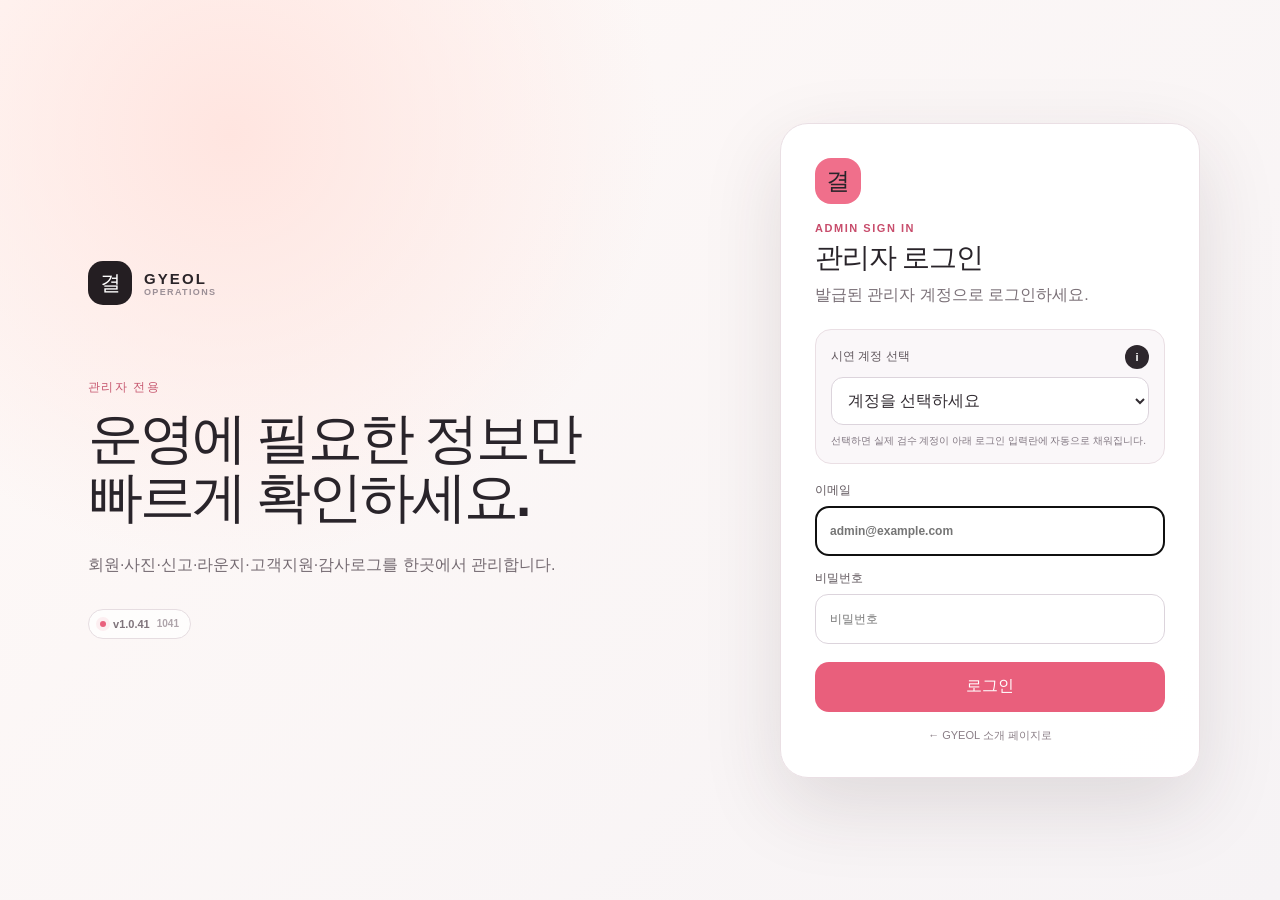
==== commit c2042f50: "Deploy GYEOL WEB 1.0.41" ====
--- a/admin/index.html
+++ b/admin/index.html
@@ -1,7 +1,7 @@
 <!doctype html>
 <html lang="ko">
-<head><meta charset="UTF-8"><meta name="viewport" content="width=device-width,initial-scale=1.0"><title>결 관리자</title>  <script type="module" crossorigin src="/admin/assets/index-BtkOSG1R.js"></script>
-  <link rel="stylesheet" crossorigin href="/admin/assets/index-0QorHHQP.css">
+<head><meta charset="UTF-8"><meta name="viewport" content="width=device-width,initial-scale=1.0"><title>결 관리자</title>  <script type="module" crossorigin src="/admin/assets/index-CPdwJoei.js"></script>
+  <link rel="stylesheet" crossorigin href="/admin/assets/index-Dcj7wbnV.css">
 </head>
 <body><div id="root"></div></body>
 </html>
--- a/admin/assets/index-Dcj7wbnV.css
+++ b/admin/assets/index-Dcj7wbnV.css
@@ -0,0 +1 @@
+:root{font-family:Pretendard,-apple-system,BlinkMacSystemFont,Segoe UI,sans-serif;color:#29242a;background:#f7f5f7;font-synthesis:none}*{box-sizing:border-box}body{margin:0}button,input{font:inherit}button{cursor:pointer}.shell{display:grid;grid-template-columns:248px minmax(0,1fr);min-height:100vh}aside{position:sticky;top:0;height:100vh;background:#221d23;color:#fff;padding:24px 18px;display:flex;flex-direction:column}.brand{display:flex;align-items:center;gap:12px;padding:4px 8px 28px}.brand>span,.login-mark{display:grid;place-items:center;width:46px;height:46px;border-radius:16px;background:#f06f8b;font-size:24px;font-weight:900}.brand div{display:grid}.brand small{color:#a99fa9;font-size:10px;letter-spacing:1.4px;margin-top:3px}nav{display:grid;gap:6px}nav button,.logout{border:0;background:transparent;color:#c9c0c9;border-radius:12px;padding:12px 14px;text-align:left;display:flex;gap:12px;align-items:center}nav button:hover,nav button.active{background:#3a3039;color:#fff}nav button.active{box-shadow:inset 3px 0 #f06f8b}.logout{margin-top:auto;border:1px solid #4c414b}main{padding:34px;min-width:0}header{display:flex;justify-content:space-between;align-items:center;margin-bottom:26px}.eyebrow{color:#8c818c;margin:0 0 5px;font-size:13px}h1,h2{margin:0;letter-spacing:-.6px}header h1{font-size:30px}.refresh,.search button,.actions button,.row-actions button,.photo-card button{border:1px solid #ded7df;background:#fff;border-radius:11px;min-height:40px;padding:0 14px}.primary{background:#e95f7c!important;color:#fff!important;border-color:#e95f7c!important}.alert{display:flex;justify-content:space-between;align-items:center;background:#fff0f2;color:#9e2440;border:1px solid #ffc7d2;padding:13px 16px;border-radius:13px;margin-bottom:18px}.alert button{border:0;background:transparent;font-size:20px}.metrics{display:grid;grid-template-columns:repeat(4,minmax(0,1fr));gap:14px}.metrics button{background:#fff;border:1px solid #e9e3e9;border-radius:20px;padding:20px;text-align:left;min-height:150px}.metrics span,.metrics small{display:block;color:#7d727d}.metrics strong{display:block;font-size:34px;margin:14px 0}.panel{margin-top:18px;background:linear-gradient(135deg,#fff,#fff4f6);border:1px solid #eadfe3;border-radius:22px;padding:26px;display:flex;justify-content:space-between;gap:40px}.panel p:last-child{max-width:560px;line-height:1.65;color:#665e66}.search{display:flex;gap:8px;margin-bottom:18px}.search input{width:min(420px,100%);min-height:44px;border:1px solid #dcd5dc;border-radius:12px;padding:0 14px;background:#fff}.loading,.empty{min-height:360px;display:grid;place-content:center;text-align:center;color:#887e88;background:#fff;border:1px solid #e9e3e9;border-radius:20px}.empty strong{color:#3d363d;font-size:18px}.empty span{margin-top:8px}.photo-grid{display:grid;grid-template-columns:repeat(4,minmax(0,1fr));gap:16px}.photo-card{background:#fff;border:1px solid #e8e1e8;border-radius:18px;padding:12px;overflow:hidden}.photo-card img{width:100%;aspect-ratio:3/4;object-fit:cover;border-radius:12px;background:#eee}.photo-card>div:not(.actions){display:flex;justify-content:space-between;margin-top:12px}.photo-card p{min-height:42px;color:#7b717b;font-size:13px}.actions,.row-actions{display:flex;gap:7px}.actions button{flex:1}.table-wrap{background:#fff;border:1px solid #e8e2e8;border-radius:18px;overflow:auto}table{width:100%;border-collapse:collapse;min-width:850px}th,td{text-align:left;padding:14px 15px;border-bottom:1px solid #eee9ee;vertical-align:middle}th{font-size:12px;color:#7b727b;background:#fbfafb}td{font-size:14px}.status{display:inline-block;padding:4px 8px;border-radius:999px;background:#eee;font-size:11px;font-weight:800}.status-active,.status-resolved,.status-verified{background:#e4f7ed;color:#187443}.status-open,.status-pending,.status-review{background:#fff2d5;color:#8b5c00}.status-suspended,.status-rejected{background:#ffe3e8;color:#a92b48}.truncate{display:block;max-width:260px;white-space:nowrap;overflow:hidden;text-overflow:ellipsis}.muted{color:#aaa}code{font-size:11px;display:block;max-width:300px;white-space:nowrap;overflow:hidden;text-overflow:ellipsis}.login-page{min-height:100vh;display:grid;place-items:center;background:radial-gradient(circle at top,#ffe4ea,#f7f5f7 55%);padding:20px}.login-card{width:min(430px,100%);background:#fff;border:1px solid #eadfe4;border-radius:28px;padding:34px;box-shadow:0 24px 80px #4b2b361f}.login-card h1{margin-top:22px}.login-card>p{color:#796f79}.login-card label{display:grid;gap:7px;margin:24px 0 16px;font-weight:700}.login-card input{min-height:50px;border:1px solid #dcd4dc;border-radius:13px;padding:0 14px}.login-card>button{width:100%;min-height:50px;border:0;border-radius:14px;font-weight:800}@media(max-width:1100px){.metrics,.photo-grid{grid-template-columns:repeat(2,1fr)}}@media(max-width:760px){.shell{grid-template-columns:1fr}aside{position:static;height:auto;padding:14px}.brand{padding-bottom:12px}nav{display:flex;overflow:auto}nav button{white-space:nowrap}.logout{display:none}main{padding:20px}.panel{display:block}.photo-grid{grid-template-columns:1fr}.metrics{grid-template-columns:1fr 1fr}}.modal-backdrop{position:fixed;top:0;right:0;bottom:0;left:0;z-index:50;background:#1812188f;display:grid;place-items:center;padding:24px}.conversation{width:min(680px,100%);max-height:min(760px,90vh);background:#fff;border-radius:24px;box-shadow:0 30px 90px #140a1247;display:flex;flex-direction:column;overflow:hidden}.conversation-head{padding:22px 24px 18px;border-bottom:1px solid #eee7ed;display:flex;justify-content:space-between;align-items:flex-start}.conversation-head button{border:0;background:#f5f1f4;border-radius:99px;width:38px;height:38px;font-size:23px}.message-list{padding:20px;overflow:auto;display:grid;gap:12px}.message{max-width:82%;padding:13px 15px;border-radius:18px;background:#f4f0f4}.message-admin{justify-self:end;background:#ffe7ed}.message strong{font-size:12px}.message p{margin:5px 0 8px;white-space:pre-wrap;line-height:1.5}.message time{font-size:10px;color:#887e88}.empty.compact{min-height:180px;border:0}.cell-sub{display:block;color:#8a8088;font-size:11px;margin-top:3px}.preview-button{border-color:#f0a0b2!important;color:#b82d50!important;background:#fff7f9!important;font-weight:800}.preview-backdrop{place-items:stretch;padding:18px}.preview-dialog{background:#f8f6f8;border-radius:26px;box-shadow:0 30px 100px #140a1259;display:flex;flex-direction:column;overflow:hidden}.preview-head{display:flex;justify-content:space-between;align-items:center;padding:20px 24px;background:#fff;border-bottom:1px solid #e9e2e8}.preview-layout{display:grid;grid-template-columns:minmax(280px,360px) minmax(420px,1fr);grid-template-rows:auto 1fr;gap:18px;padding:18px;overflow:auto}.preview-notice{background:#2b242b;color:#fff;border-radius:20px;padding:20px;display:grid;gap:8px;align-content:start}.preview-notice span{color:#d0c8cf;line-height:1.55}.preview-notice small{color:#ffb3c3}.preview-alert{grid-column:1;margin:0}.phone-frame{grid-row:1/span 2;grid-column:2;width:min(520px,100%);justify-self:center;background:#fff;border:10px solid #2d272d;border-radius:42px;box-shadow:0 28px 70px #23171f2e;overflow:hidden;min-height:720px;display:flex;flex-direction:column}.phone-top{display:flex;align-items:center;gap:12px;padding:20px 18px 14px;background:linear-gradient(135deg,#ffe5eb,#fff)}.phone-top>span{display:grid;place-items:center;width:42px;height:42px;border-radius:15px;background:#e95f7c;color:#fff;font-weight:900;font-size:21px}.phone-top div{display:grid;flex:1}.phone-top small{color:#7d737c}.phone-top i{font-style:normal;font-size:11px;font-weight:800;background:#2d272d;color:#fff;padding:6px 9px;border-radius:99px}.phone-tabs{display:grid;grid-template-columns:repeat(5,1fr);border-bottom:1px solid #eee7ed}.phone-tabs button{border:0;background:#fff;padding:13px 4px;color:#817780;font-size:12px}.phone-tabs button.active{color:#d94367;font-weight:900;border-bottom:3px solid #e95f7c}.phone-content{flex:1;overflow:auto;background:#fbf9fb;padding:14px}.preview-home{display:grid;gap:14px}.profile-hero{background:#fff;border:1px solid #eee7ed;border-radius:22px;padding:14px;display:flex;gap:14px}.profile-hero img,.avatar-fallback{width:112px;height:144px;object-fit:cover;border-radius:18px;background:#f1e8ed}.avatar-fallback{display:grid;place-items:center;font-size:38px;font-weight:900;color:#c54a69}.profile-hero div:last-child{display:flex;flex-direction:column;align-items:flex-start}.profile-hero strong{font-size:21px}.profile-hero span{font-size:12px;color:#817780;margin:4px 0 10px}.profile-hero p{line-height:1.5;margin:0}.mini-metrics{display:grid;grid-template-columns:repeat(4,1fr);gap:8px}.mini-metrics div{background:#fff;border:1px solid #eee7ed;border-radius:16px;padding:13px 8px;text-align:center}.mini-metrics strong,.mini-metrics span{display:block}.mini-metrics strong{font-size:20px}.mini-metrics span{font-size:10px;color:#857b84;margin-top:4px}.preview-section{background:linear-gradient(135deg,#fff0f4,#fff);border:1px solid #f0d7df;border-radius:18px;padding:18px}.preview-section h3,.preview-section p{margin:0}.preview-section p{margin-top:8px;line-height:1.55;color:#6f666e}.preview-cards{display:grid;gap:10px}.preview-cards h3{margin:2px 0 4px}.preview-cards article{background:#fff;border:1px solid #eee7ed;border-radius:18px;overflow:hidden;display:flex}.preview-cards article>img{width:112px;height:138px;object-fit:cover}.preview-cards article>div{padding:14px;display:grid;gap:5px;align-content:center}.preview-cards article p{margin:3px 0;line-height:1.45}.preview-cards article span{font-size:11px;color:#817780}.preview-empty{background:#fff;border:1px dashed #d9cfd7;border-radius:18px;padding:40px 16px;text-align:center;color:#827881}@media(max-width:900px){.preview-layout{grid-template-columns:1fr}.preview-notice,.preview-alert,.phone-frame{grid-column:1;grid-row:auto}.phone-frame{min-height:640px}.preview-head{align-items:flex-start;gap:16px}.preview-head .row-actions{flex-wrap:wrap}}@media(max-width:560px){.preview-backdrop{padding:0}.preview-dialog{border-radius:0}.preview-layout{padding:8px}.phone-frame{border-width:5px;border-radius:28px}.phone-tabs button{font-size:10px}.mini-metrics{grid-template-columns:1fr 1fr}}.members-toolbar{display:flex;justify-content:space-between;align-items:flex-start;gap:12px}.create-operational{min-height:44px;border:0;border-radius:12px;padding:0 16px}.header-actions{display:flex;gap:9px;align-items:center}.member-name{display:flex;align-items:center;gap:8px;white-space:nowrap}.operational-badge{display:inline-flex;padding:4px 7px;border-radius:99px;background:#2f2830;color:#fff;font-size:10px;font-weight:800}.operational-action{border-color:#8c77d5!important;color:#5940a7!important;background:#f6f2ff!important;font-weight:800}.form-dialog{width:min(800px,100%);max-height:min(880px,94vh);overflow:auto;background:#fff;border-radius:26px;box-shadow:0 30px 90px #140a1247;padding:26px}.form-head{display:flex;justify-content:space-between;gap:20px;align-items:flex-start}.form-head button{width:40px;height:40px;border:0;border-radius:50%;font-size:22px}.form-description{color:#716771;line-height:1.6;margin:14px 0 20px;padding:14px 16px;background:#fff5f7;border:1px solid #f3dfe5;border-radius:15px}.form-grid{display:grid;grid-template-columns:1fr 1fr;gap:15px}.form-field{display:grid;gap:7px;font-size:13px;font-weight:800}.form-field:nth-last-child(-n+2){grid-column:1/-1}.form-field input,.form-field select,.form-field textarea{width:100%;border:1px solid #dcd4dc;border-radius:12px;padding:11px 12px;font:inherit;font-weight:400;background:#fff;resize:vertical}.form-actions{display:flex;justify-content:flex-end;gap:9px;margin-top:22px}.form-actions button{min-height:44px;padding:0 18px;border:1px solid #ddd5dd;border-radius:12px;background:#fff}.compact-action{margin-top:8px!important;min-height:34px!important;border:1px solid #ded7df!important;border-radius:10px!important;padding:0 11px!important;width:max-content}.user-chat{height:100%;min-height:590px;display:flex;flex-direction:column;background:#fff;border-radius:18px;overflow:hidden}.user-chat-head{display:flex;gap:12px;align-items:center;padding:12px;border-bottom:1px solid #eee7ed}.user-chat-head>div{display:grid}.user-chat-head small{color:#817780}.chat-back{border:0;background:#f5f1f4;border-radius:10px;padding:9px 10px}.user-chat-list{flex:1;overflow:auto;padding:14px;display:flex;flex-direction:column;gap:9px;background:#faf8fa}.user-chat-message{max-width:80%;padding:10px 12px;border-radius:16px;background:#eee9ee}.user-chat-message.own{align-self:flex-end;background:#ffe1e8}.user-chat-message.other{align-self:flex-start}.user-chat-message p{margin:0;white-space:pre-wrap;line-height:1.45}.user-chat-message time{display:block;font-size:9px;color:#827881;margin-top:4px}.user-chat-compose{display:grid;grid-template-columns:1fr auto;gap:8px;padding:10px;border-top:1px solid #eee7ed}.user-chat-compose textarea{border:1px solid #dcd4dc;border-radius:12px;padding:9px;resize:none}.user-chat-compose button{border:0;border-radius:12px;padding:0 15px}.read-only-note{padding:12px;background:#fff6dd;color:#775b10;font-size:12px;text-align:center}@media(max-width:760px){.members-toolbar{display:block}.members-toolbar .search{margin-bottom:10px}.form-grid{grid-template-columns:1fr}.form-field:nth-last-child(-n+2){grid-column:auto}.form-dialog{border-radius:0;max-height:100vh;height:100vh}.user-chat{min-height:520px}}.photo-upload-field small{color:#837982;font-weight:500}.photo-upload-preview{width:100%;max-height:220px;object-fit:cover;border-radius:14px;border:1px solid #eadfe5;background:#f3eef1}.connection-dialog{width:min(720px,100%)}.member-picker{display:grid;gap:8px;max-height:330px;overflow:auto;margin:14px 0;padding:4px}.member-picker>button{display:grid;grid-template-columns:auto 1fr auto;align-items:center;gap:12px;width:100%;text-align:left;border:1px solid #e4dde3;background:#fff;border-radius:15px;padding:11px 13px}.member-picker>button:hover,.member-picker>button.selected{border-color:#e95f7c;background:#fff5f7;box-shadow:0 0 0 2px #e95f7c14}.member-picker>button>span:nth-child(2){display:grid;gap:3px}.member-picker>button small{color:#80767f}.member-picker>button i{font-style:normal;font-size:11px;color:#766b75;background:#f4f0f3;padding:5px 7px;border-radius:99px}.picker-avatar{display:grid;place-items:center;width:42px;height:42px;border-radius:14px;background:#ffe1e8;color:#b83254;font-weight:900}.member-picker .empty{min-height:160px}.form-field input[type=file]{padding:8px}.form-field input:disabled{background:#f3f0f2;color:#9a9198}.login-eyebrow{margin:18px 0 5px!important;color:#c84d6c!important;font-size:11px;font-weight:900;letter-spacing:.14em}.demo-account-box{margin:22px 0 10px;padding:15px;border:1px solid #eadfe4;border-radius:16px;background:#faf7f9}.demo-account-head{display:flex;align-items:center;justify-content:space-between;margin-bottom:8px}.demo-account-head label{margin:0!important;font-size:13px}.account-info{display:grid;place-items:center;width:24px;height:24px;border-radius:50%;background:#2d272d;color:#fff;font-size:11px;font-weight:900}.demo-account-box select{width:100%;min-height:48px;border:1px solid #dcd4dc;border-radius:12px;padding:0 12px;background:#fff;font:inherit;font-weight:700;color:#332d33}.demo-account-box small{display:block;margin-top:8px;color:#807680;line-height:1.5}.review-link-loaded{display:grid;gap:3px;margin:-5px 0 14px;padding:11px 12px;border-radius:12px;background:#f0f8f3;color:#2c6440}.review-link-loaded strong{font-size:12px}.review-link-loaded span{font-size:11px}.user-review-entry{display:grid;gap:8px;margin:18px 0 6px;padding:18px;border-radius:16px;background:#fff4f6;border:1px solid #f0dde2}.user-review-entry p{margin:0;color:#746a73;line-height:1.55;font-size:13px}.user-review-entry a{display:flex;align-items:center;justify-content:center;min-height:48px;border-radius:12px;background:#2d272d;color:#fff;text-decoration:none;font-weight:800}.login-home-link{display:block;margin-top:17px;text-align:center;color:#817780;text-decoration:none;font-size:12px}.login-card>button.primary{width:100%;min-height:50px;border:0;border-radius:14px;font-weight:800}.login-page{min-height:100vh;display:grid;place-items:center;padding:44px;background:radial-gradient(circle at 18% 15%,#ffe5e0 0,transparent 33%),linear-gradient(135deg,#fff9f7,#f6f3f5)}.admin-login-layout{width:min(1120px,100%);display:grid;grid-template-columns:minmax(0,1.08fr) minmax(390px,.72fr);gap:70px;align-items:center}.admin-login-intro{padding:32px 8px}.admin-login-brand{display:inline-flex;align-items:center;gap:12px;color:#2a2428;text-decoration:none}.admin-login-brand>span{display:grid;place-items:center;width:44px;height:44px;border-radius:15px;background:#241e22;color:#fff;font-size:21px;font-weight:900}.admin-login-brand>div{display:grid}.admin-login-brand strong{font-size:15px;letter-spacing:.14em}.admin-login-brand small{font-size:9px;color:#9b8f96;letter-spacing:.15em;font-weight:900}.login-kicker{margin:74px 0 13px!important;color:#c6576f!important;font-size:12px!important;font-weight:900;letter-spacing:.12em}.admin-login-intro h1{font-size:clamp(44px,4.3vw,64px);line-height:1.07;letter-spacing:-.055em}.admin-login-intro>p:not(.login-kicker){max-width:560px;margin:24px 0 30px;color:#756b72;line-height:1.75;font-size:16px}.admin-version{display:inline-flex;align-items:center;gap:7px;padding:8px 11px;border:1px solid #e6dde1;border-radius:999px;background:#ffffffb8;font-size:11px;font-weight:800;color:#7f747b}.admin-version i{width:6px;height:6px;border-radius:50%;background:#e95f7c;box-shadow:0 0 0 4px #e95f7c17}.admin-version em{font-style:normal;color:#aea4aa;font-size:10px}.admin-login-layout .login-card{width:100%;padding:34px;border-radius:28px;background:#fffffff5;box-shadow:0 28px 80px #37242e21}.admin-login-layout .login-card h2{margin:4px 0 0;font-size:28px;letter-spacing:-.04em}.admin-login-layout .login-description{margin:8px 0 23px;color:#7a7077}.admin-login-layout .login-card label{margin:0 0 14px;font-size:12px;color:#5f565c}.admin-login-layout .login-card input{min-height:50px}.login-submit{margin-top:4px}.client-review-account{margin-top:19px;padding:15px;border:1px solid #eadfe4;border-radius:16px;background:linear-gradient(135deg,#fff6f8,#fff)}.client-review-account>div{display:flex;align-items:center;gap:8px;margin-bottom:10px}.client-review-account>div strong{font-size:12px}.client-review-account>div small{margin-left:auto;color:#a1959d;font-size:10px}.review-status-dot{width:7px;height:7px;border-radius:50%;background:#e95f7c;box-shadow:0 0 0 4px #e95f7c17}.client-review-account p{display:grid;grid-template-columns:58px 1fr;gap:8px;align-items:center;margin:7px 0}.client-review-account p span{font-size:10px;color:#9d9299}.client-review-account code{font-size:10px;color:#625961;max-width:none}.client-review-account>button{width:100%;min-height:38px;margin-top:7px;border:1px solid #ded4da;border-radius:11px;background:#fff;color:#5c5259;font-size:11px;font-weight:900}.login-home-link{display:block;margin-top:16px;text-align:center;color:#8a7e86;text-decoration:none;font-size:11px}@media(max-width:900px){.login-page{padding:24px}.admin-login-layout{grid-template-columns:1fr;gap:28px;max-width:560px}.admin-login-intro{padding:0}.login-kicker{margin-top:30px!important}.admin-login-intro h1{font-size:42px}.admin-login-intro>p:not(.login-kicker){margin-bottom:18px}}@media(max-width:560px){.login-page{padding:12px;align-items:end}.admin-login-intro{display:none}.admin-login-layout .login-card{border-radius:26px 26px 18px 18px;padding:28px 20px}}.admin-login-layout .demo-account-box{margin:0 0 18px}.admin-login-layout .demo-account-head label{margin:0!important}.admin-login-layout .demo-account-box select{margin:0}.admin-login-layout .demo-account-box small{font-size:10px}.admin-version{white-space:nowrap}
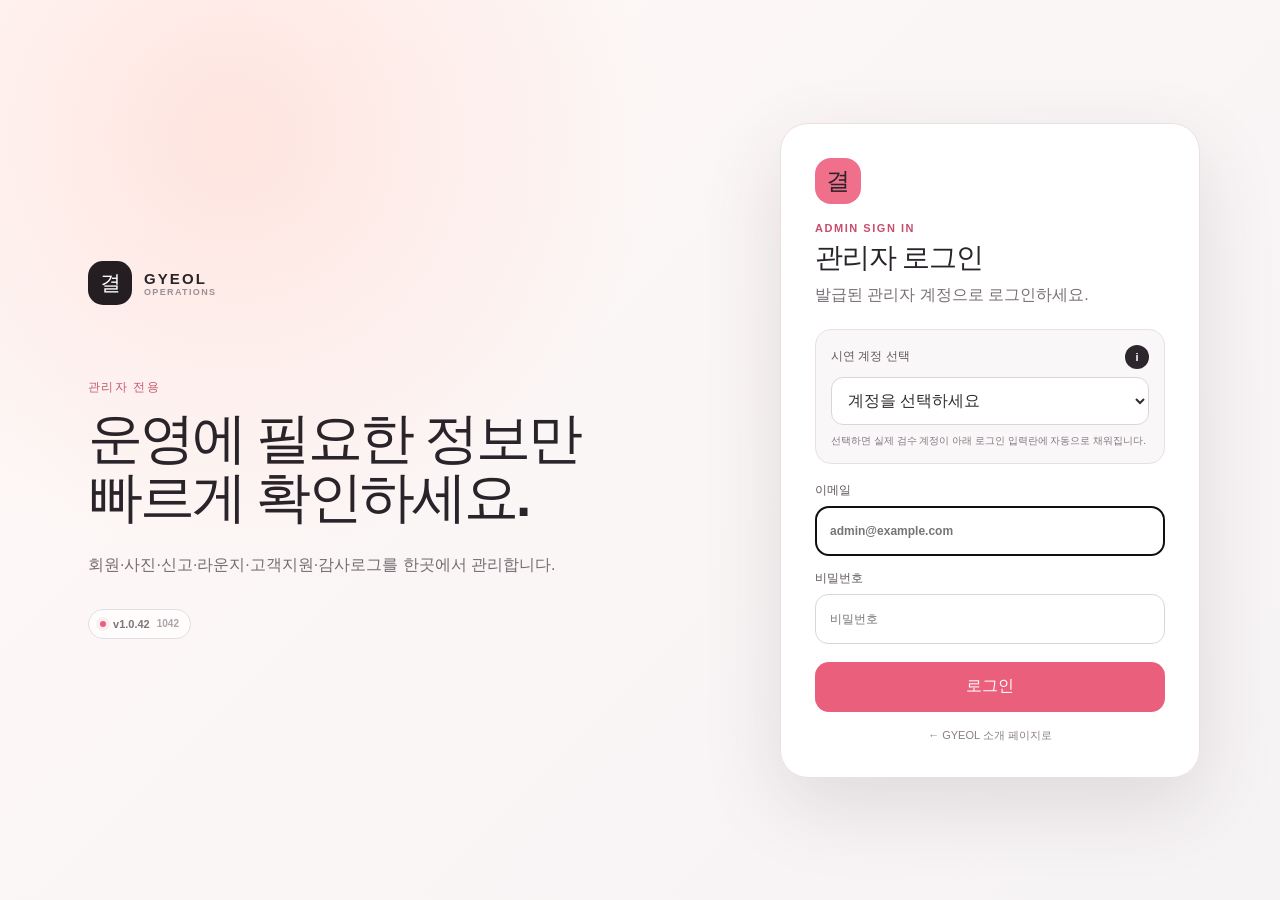
==== commit 3428f4ed: "Deploy GYEOL WEB 1.0.42" ====
--- a/admin/index.html
+++ b/admin/index.html
@@ -1,6 +1,6 @@
 <!doctype html>
 <html lang="ko">
-<head><meta charset="UTF-8"><meta name="viewport" content="width=device-width,initial-scale=1.0"><title>결 관리자</title>  <script type="module" crossorigin src="/admin/assets/index-CPdwJoei.js"></script>
+<head><meta charset="UTF-8"><meta name="viewport" content="width=device-width,initial-scale=1.0"><title>결 관리자</title>  <script type="module" crossorigin src="/admin/assets/index-nq9LJSKC.js"></script>
   <link rel="stylesheet" crossorigin href="/admin/assets/index-Dcj7wbnV.css">
 </head>
 <body><div id="root"></div></body>
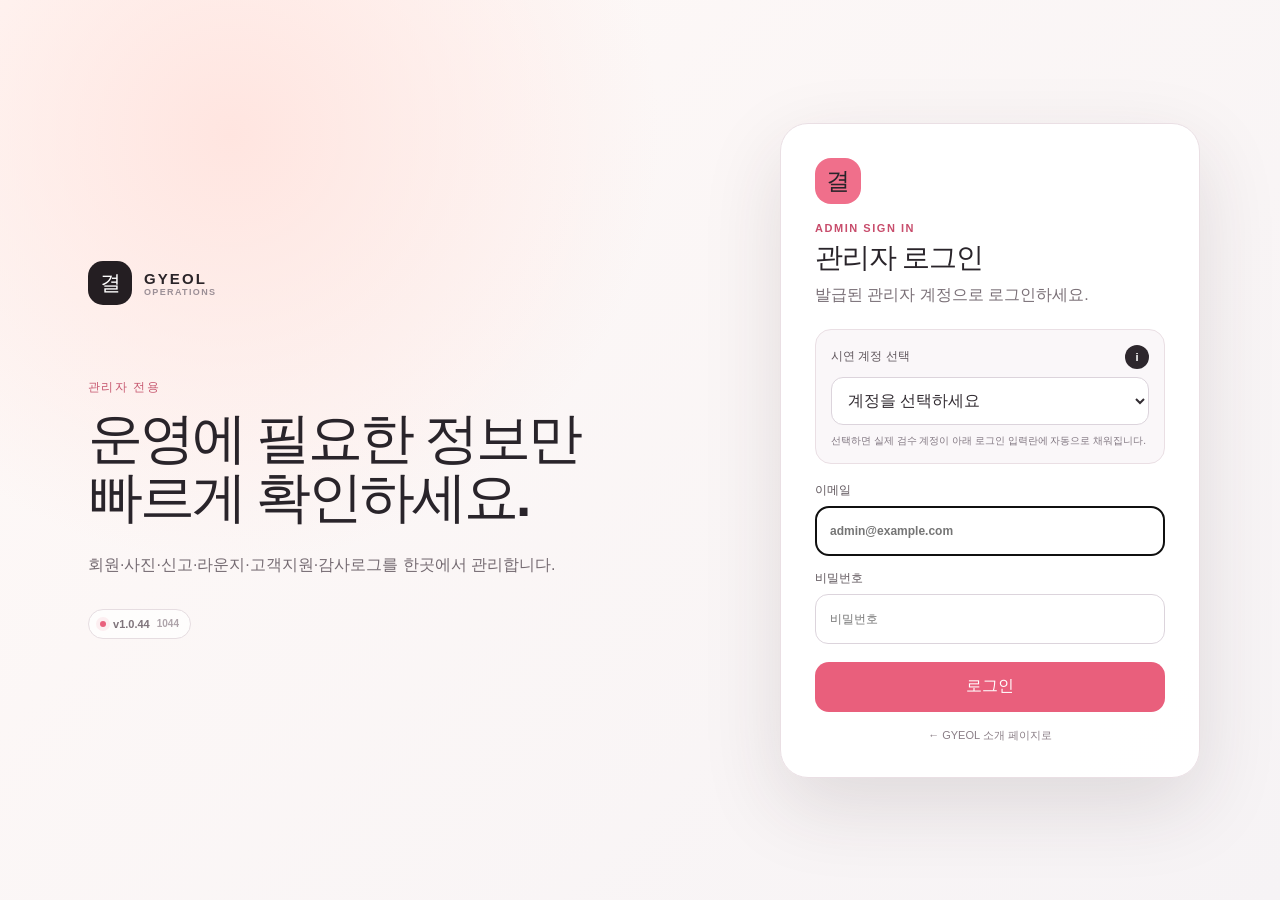
==== commit 299e4999: "Deploy GYEOL WEB 1.0.44" ====
--- a/admin/index.html
+++ b/admin/index.html
@@ -1,6 +1,6 @@
 <!doctype html>
 <html lang="ko">
-<head><meta charset="UTF-8"><meta name="viewport" content="width=device-width,initial-scale=1.0"><title>결 관리자</title>  <script type="module" crossorigin src="/admin/assets/index-nq9LJSKC.js"></script>
+<head><meta charset="UTF-8"><meta name="viewport" content="width=device-width,initial-scale=1.0"><title>결 관리자</title>  <script type="module" crossorigin src="/admin/assets/index-mrXeB5aN.js"></script>
   <link rel="stylesheet" crossorigin href="/admin/assets/index-Dcj7wbnV.css">
 </head>
 <body><div id="root"></div></body>
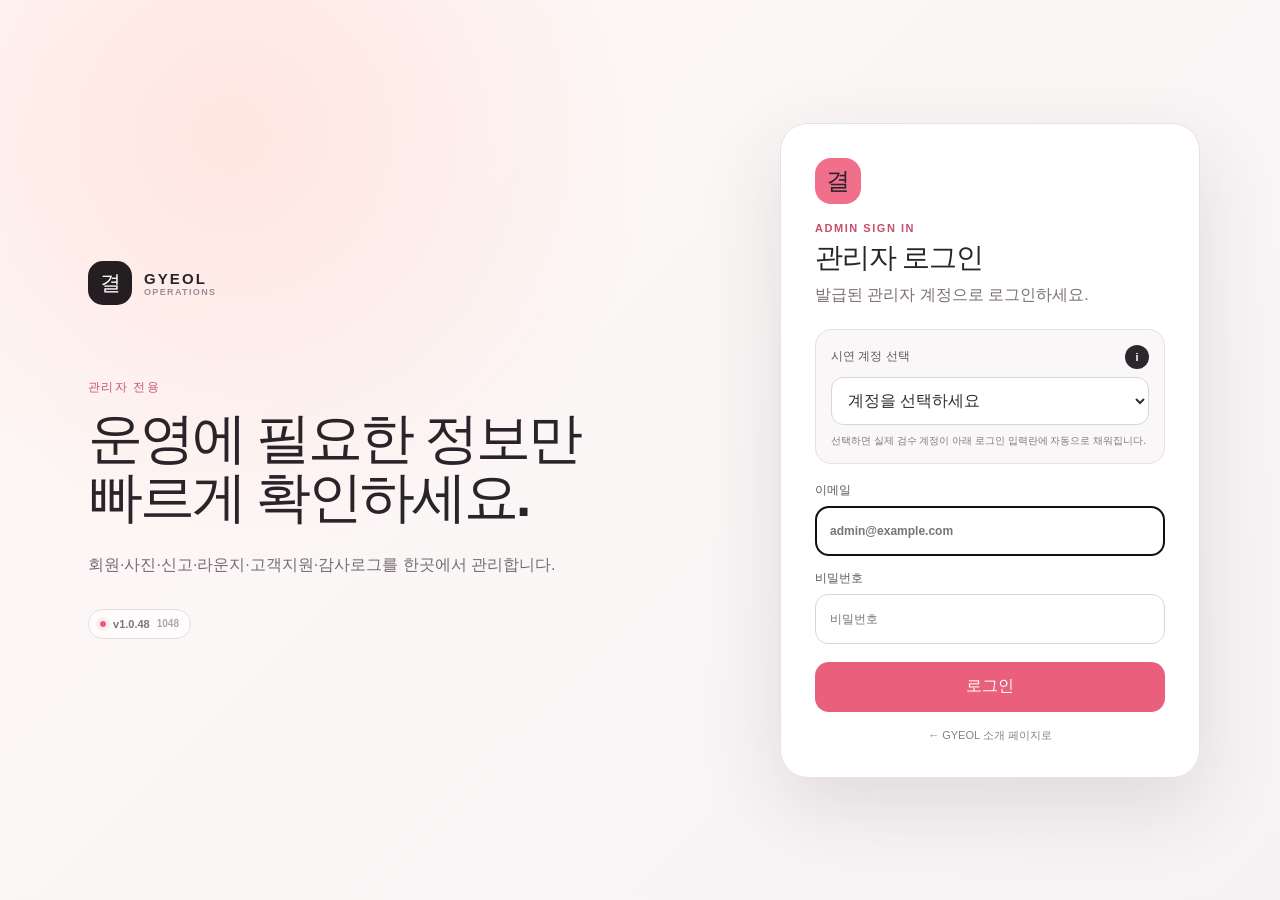
==== commit 4943c911: "Deploy GYEOL WEB 1.0.48" ====
--- a/admin/index.html
+++ b/admin/index.html
@@ -1,6 +1,6 @@
 <!doctype html>
 <html lang="ko">
-<head><meta charset="UTF-8"><meta name="viewport" content="width=device-width,initial-scale=1.0"><title>결 관리자</title>  <script type="module" crossorigin src="/admin/assets/index-mrXeB5aN.js"></script>
+<head><meta charset="UTF-8"><meta name="viewport" content="width=device-width,initial-scale=1.0"><title>결 관리자</title>  <script type="module" crossorigin src="/admin/assets/index-B2cZiKA4.js"></script>
   <link rel="stylesheet" crossorigin href="/admin/assets/index-Dcj7wbnV.css">
 </head>
 <body><div id="root"></div></body>
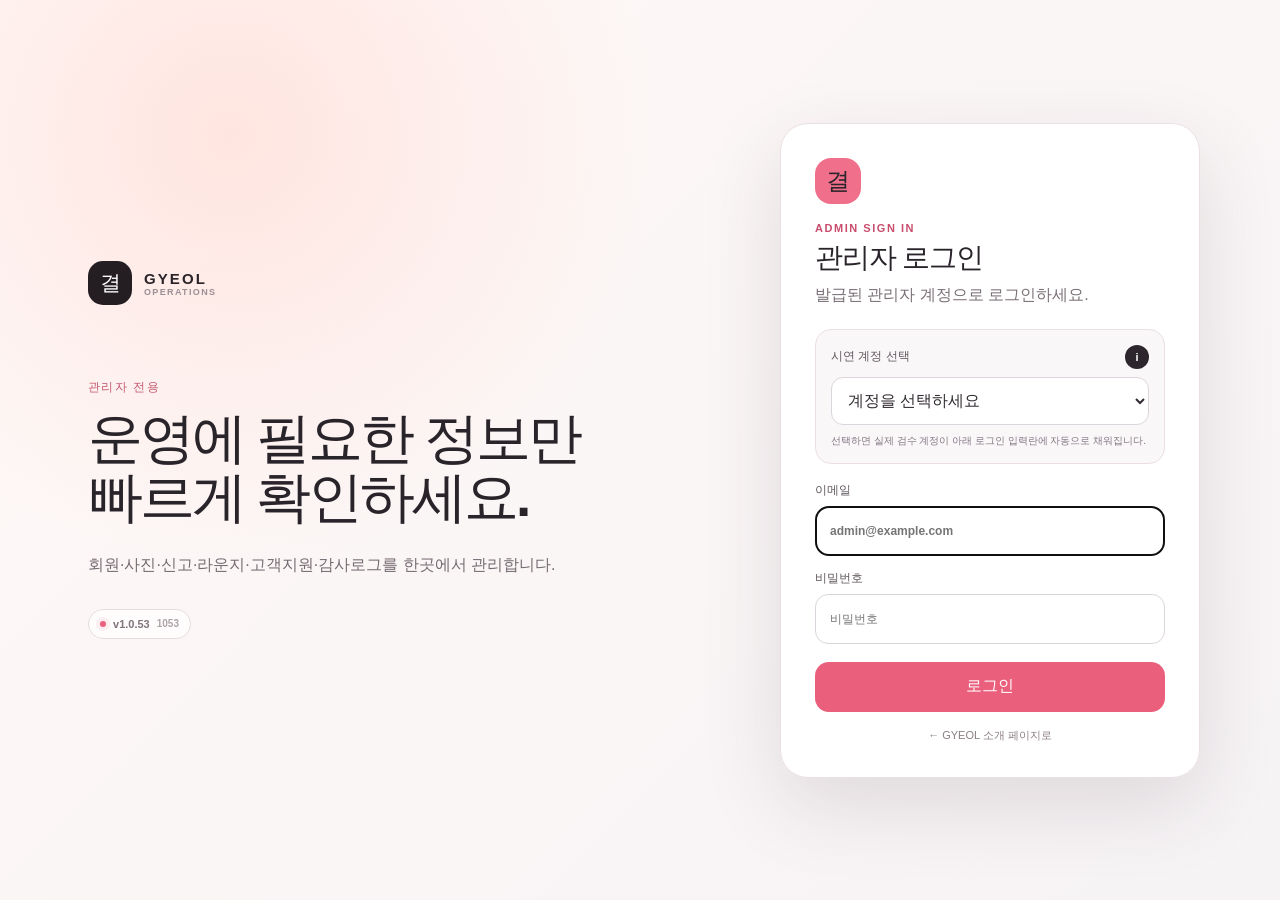
==== commit 199ed97a: "Deploy GYEOL WEB 1.0.53" ====
--- a/admin/index.html
+++ b/admin/index.html
@@ -1,6 +1,6 @@
 <!doctype html>
 <html lang="ko">
-<head><meta charset="UTF-8"><meta name="viewport" content="width=device-width,initial-scale=1.0"><title>결 관리자</title>  <script type="module" crossorigin src="/admin/assets/index-B2cZiKA4.js"></script>
+<head><meta charset="UTF-8"><meta name="viewport" content="width=device-width,initial-scale=1.0"><title>결 관리자</title>  <script type="module" crossorigin src="/admin/assets/index-B9lq2jYR.js"></script>
   <link rel="stylesheet" crossorigin href="/admin/assets/index-Dcj7wbnV.css">
 </head>
 <body><div id="root"></div></body>
